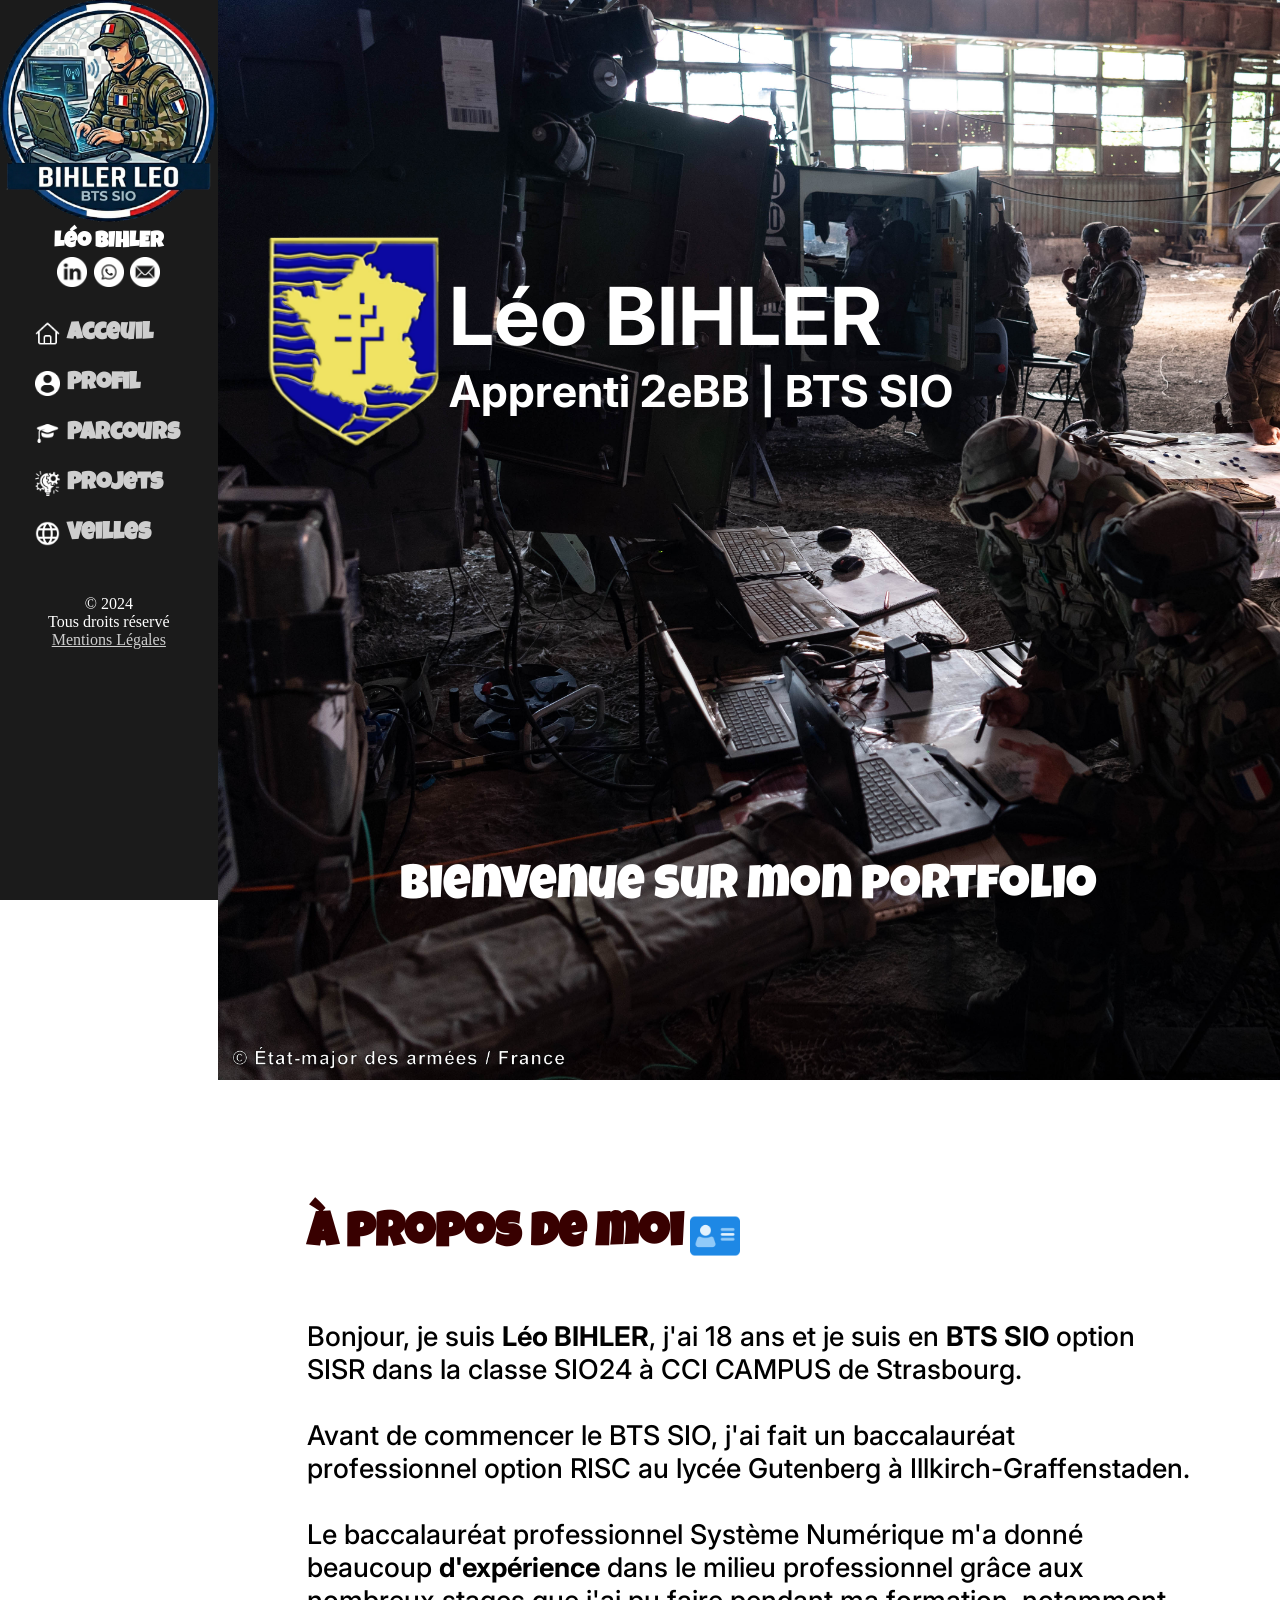
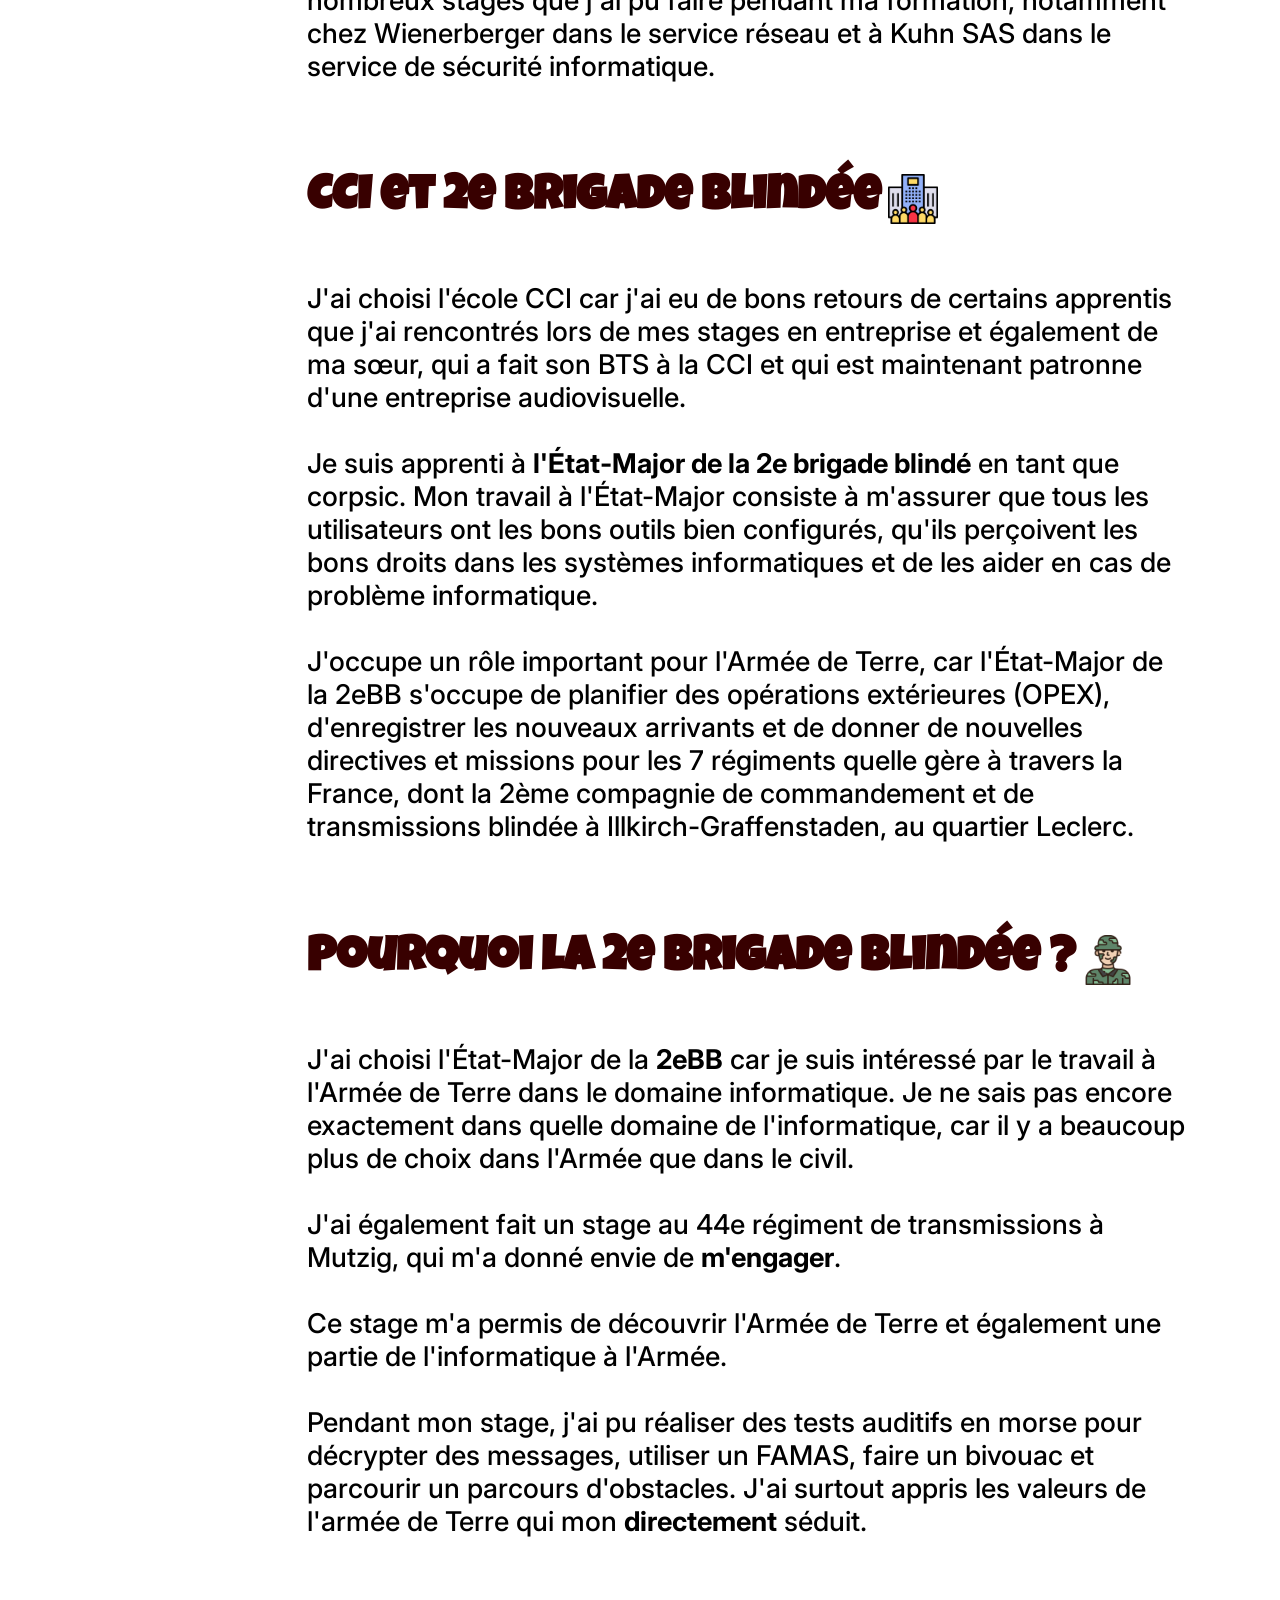
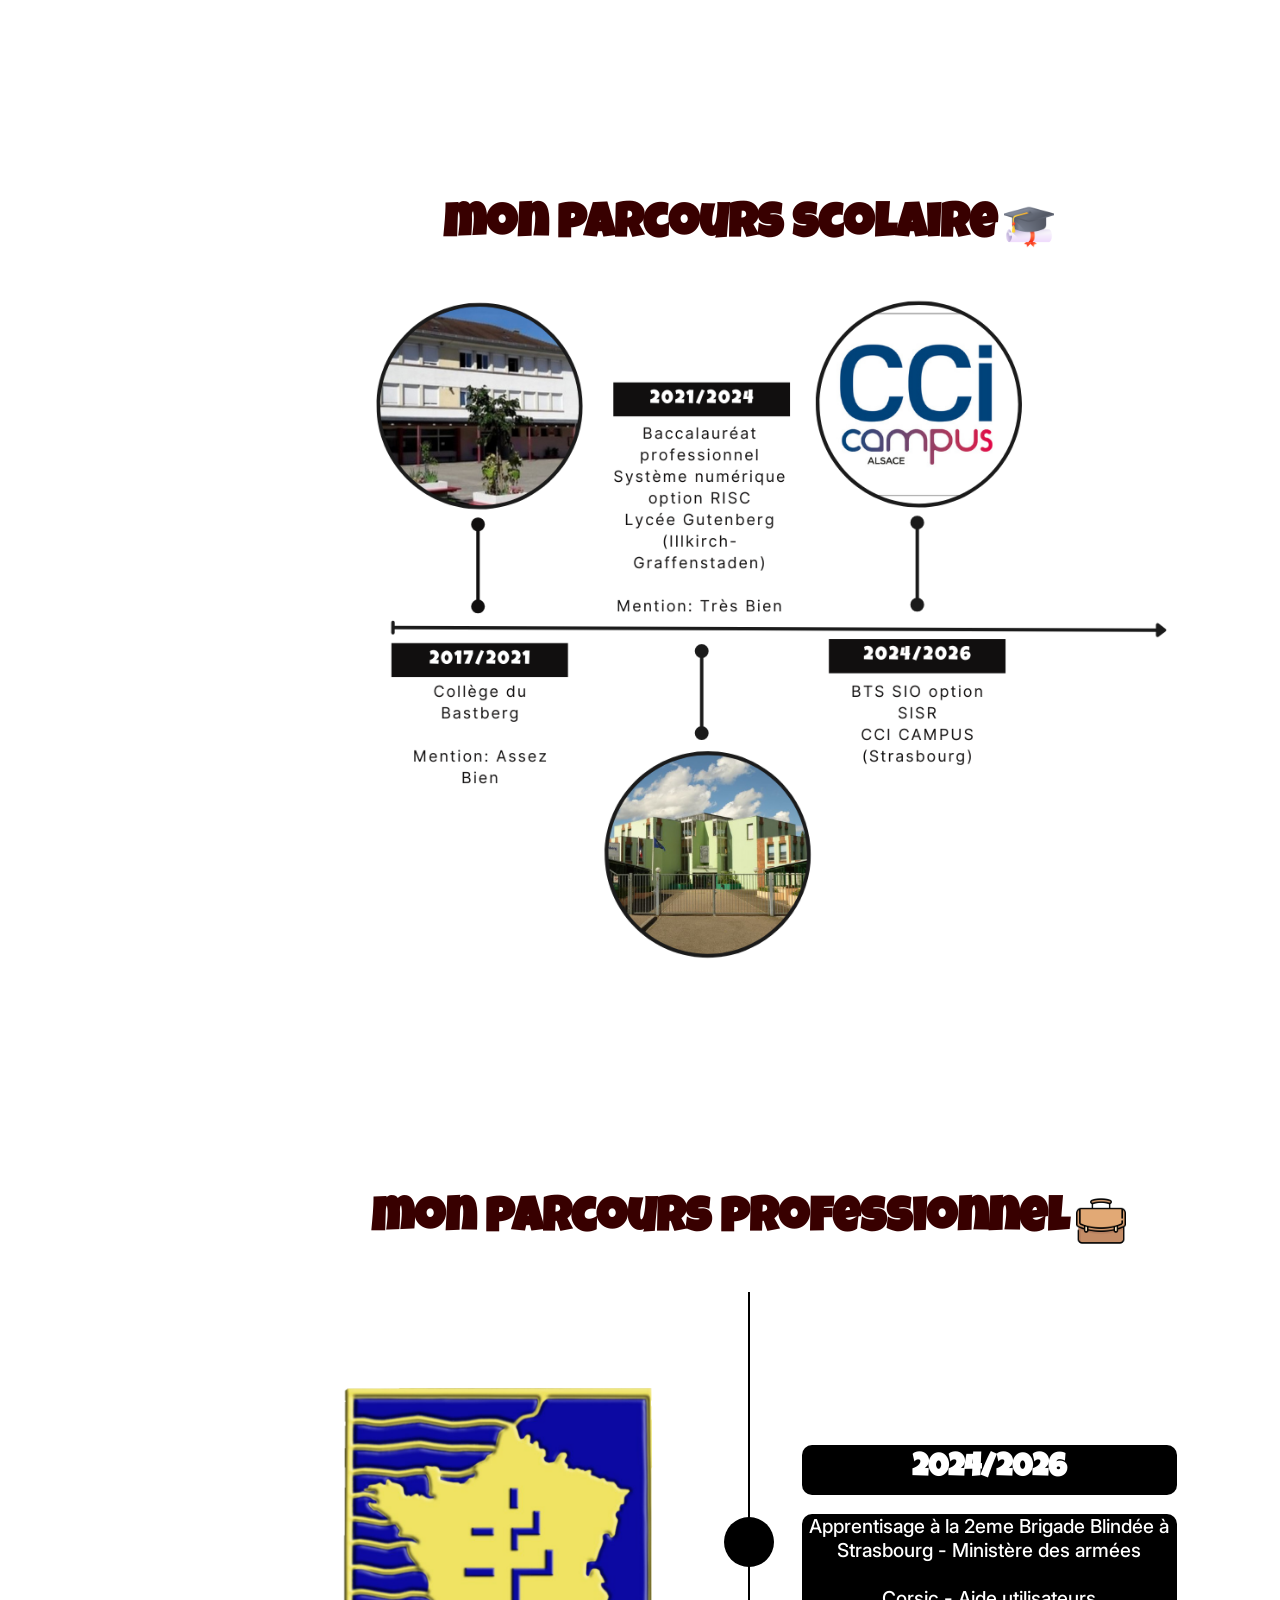
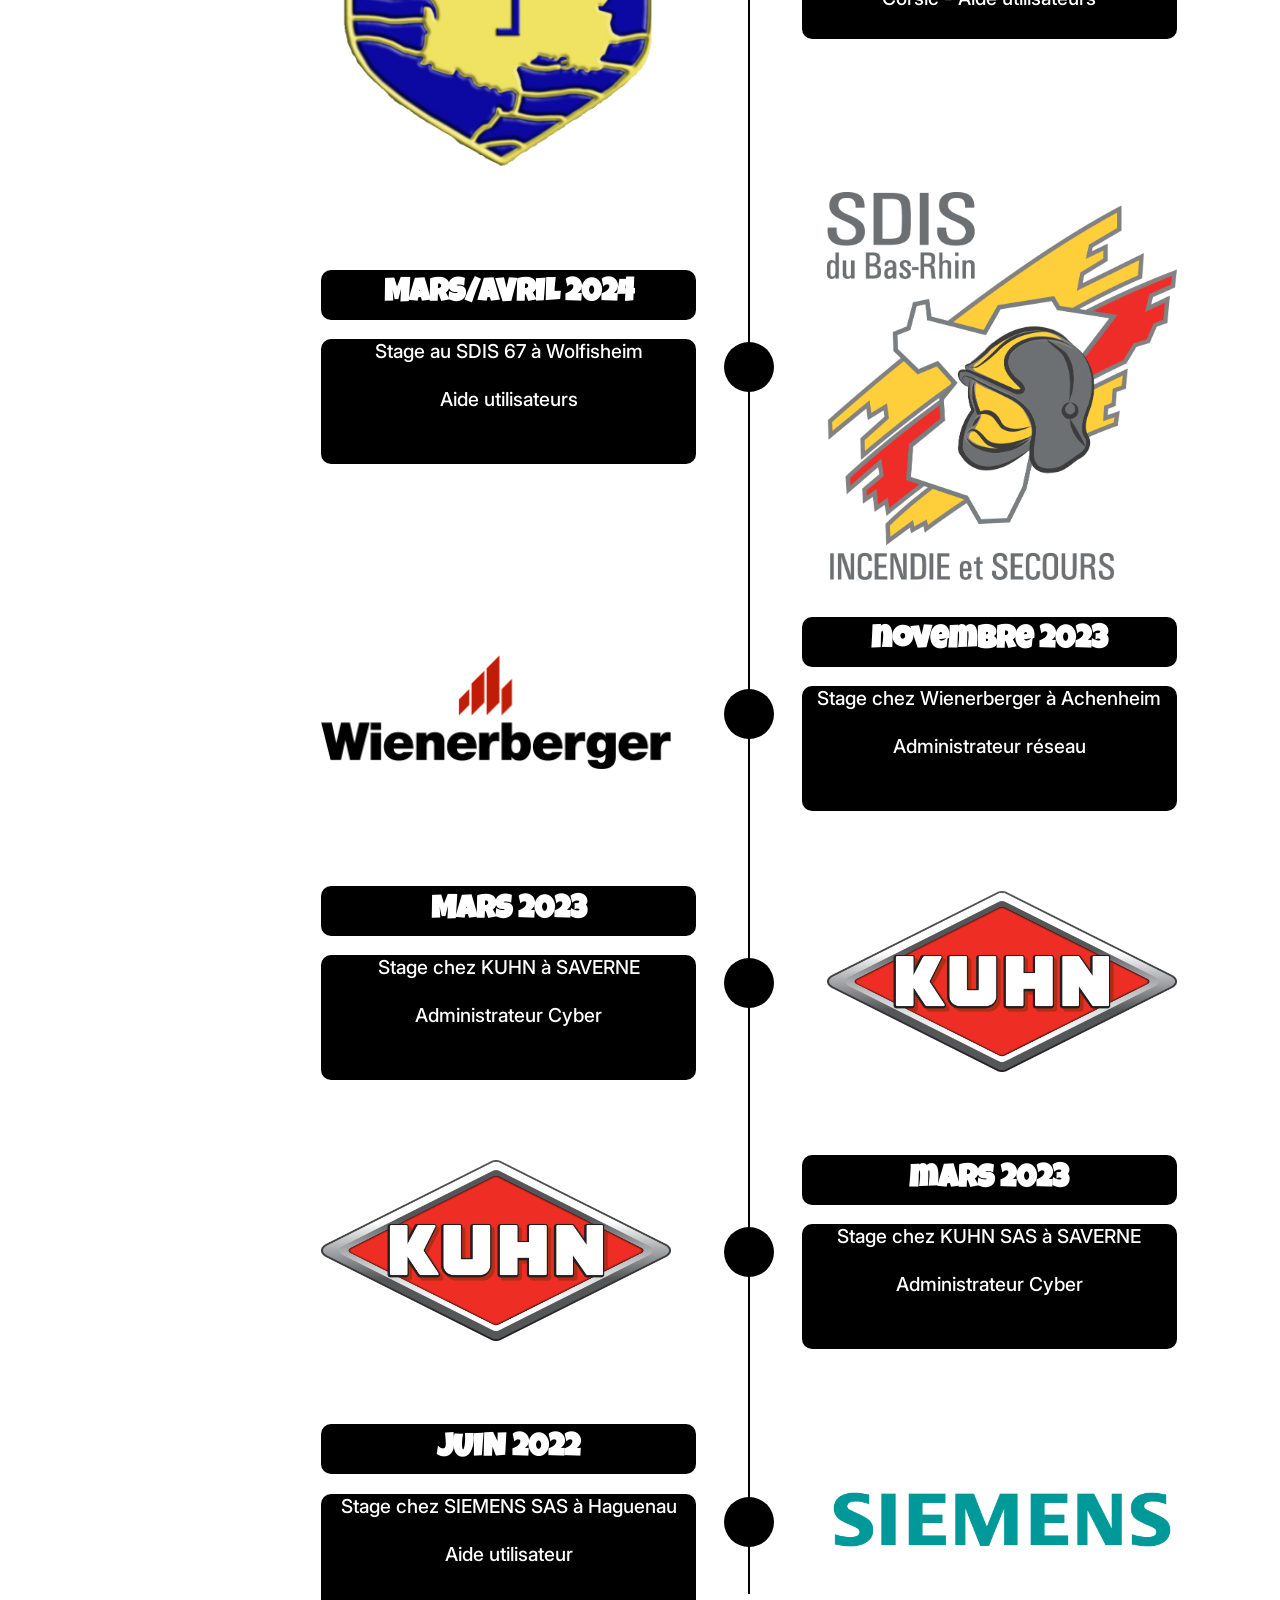
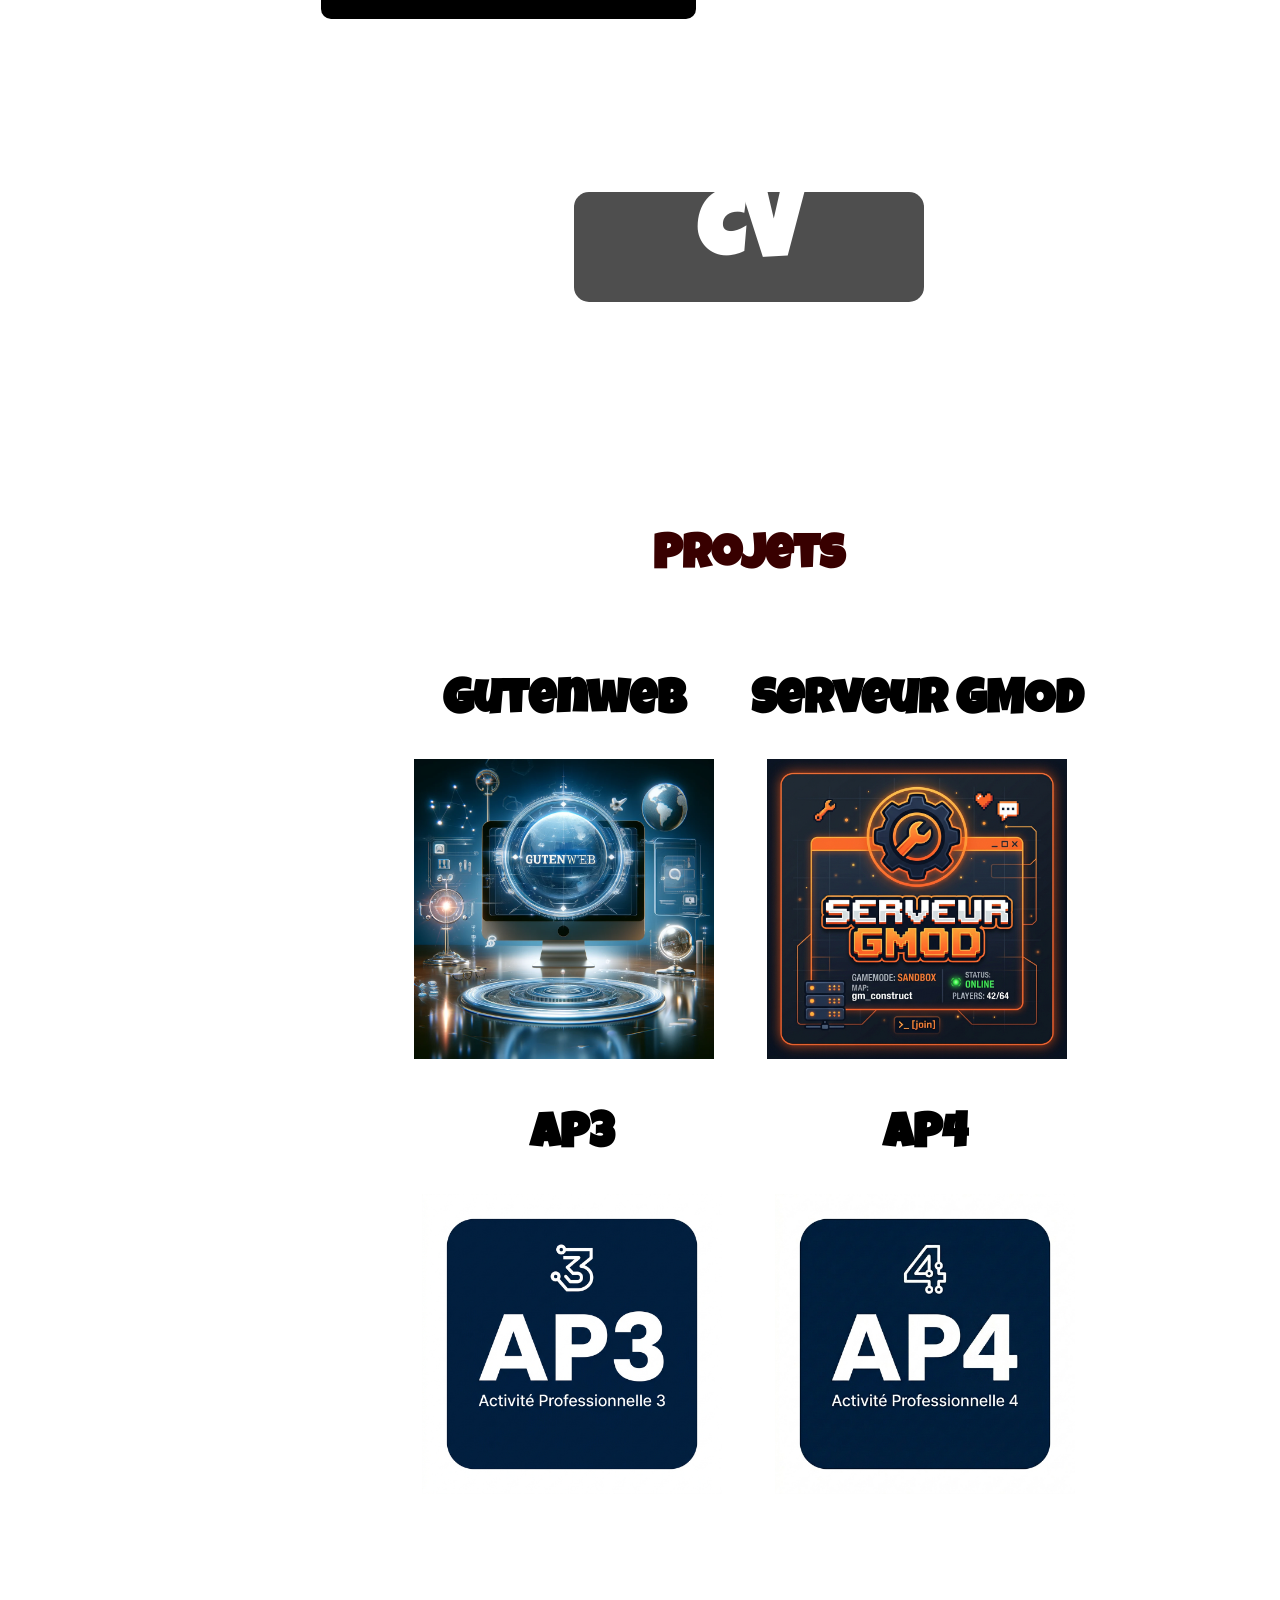
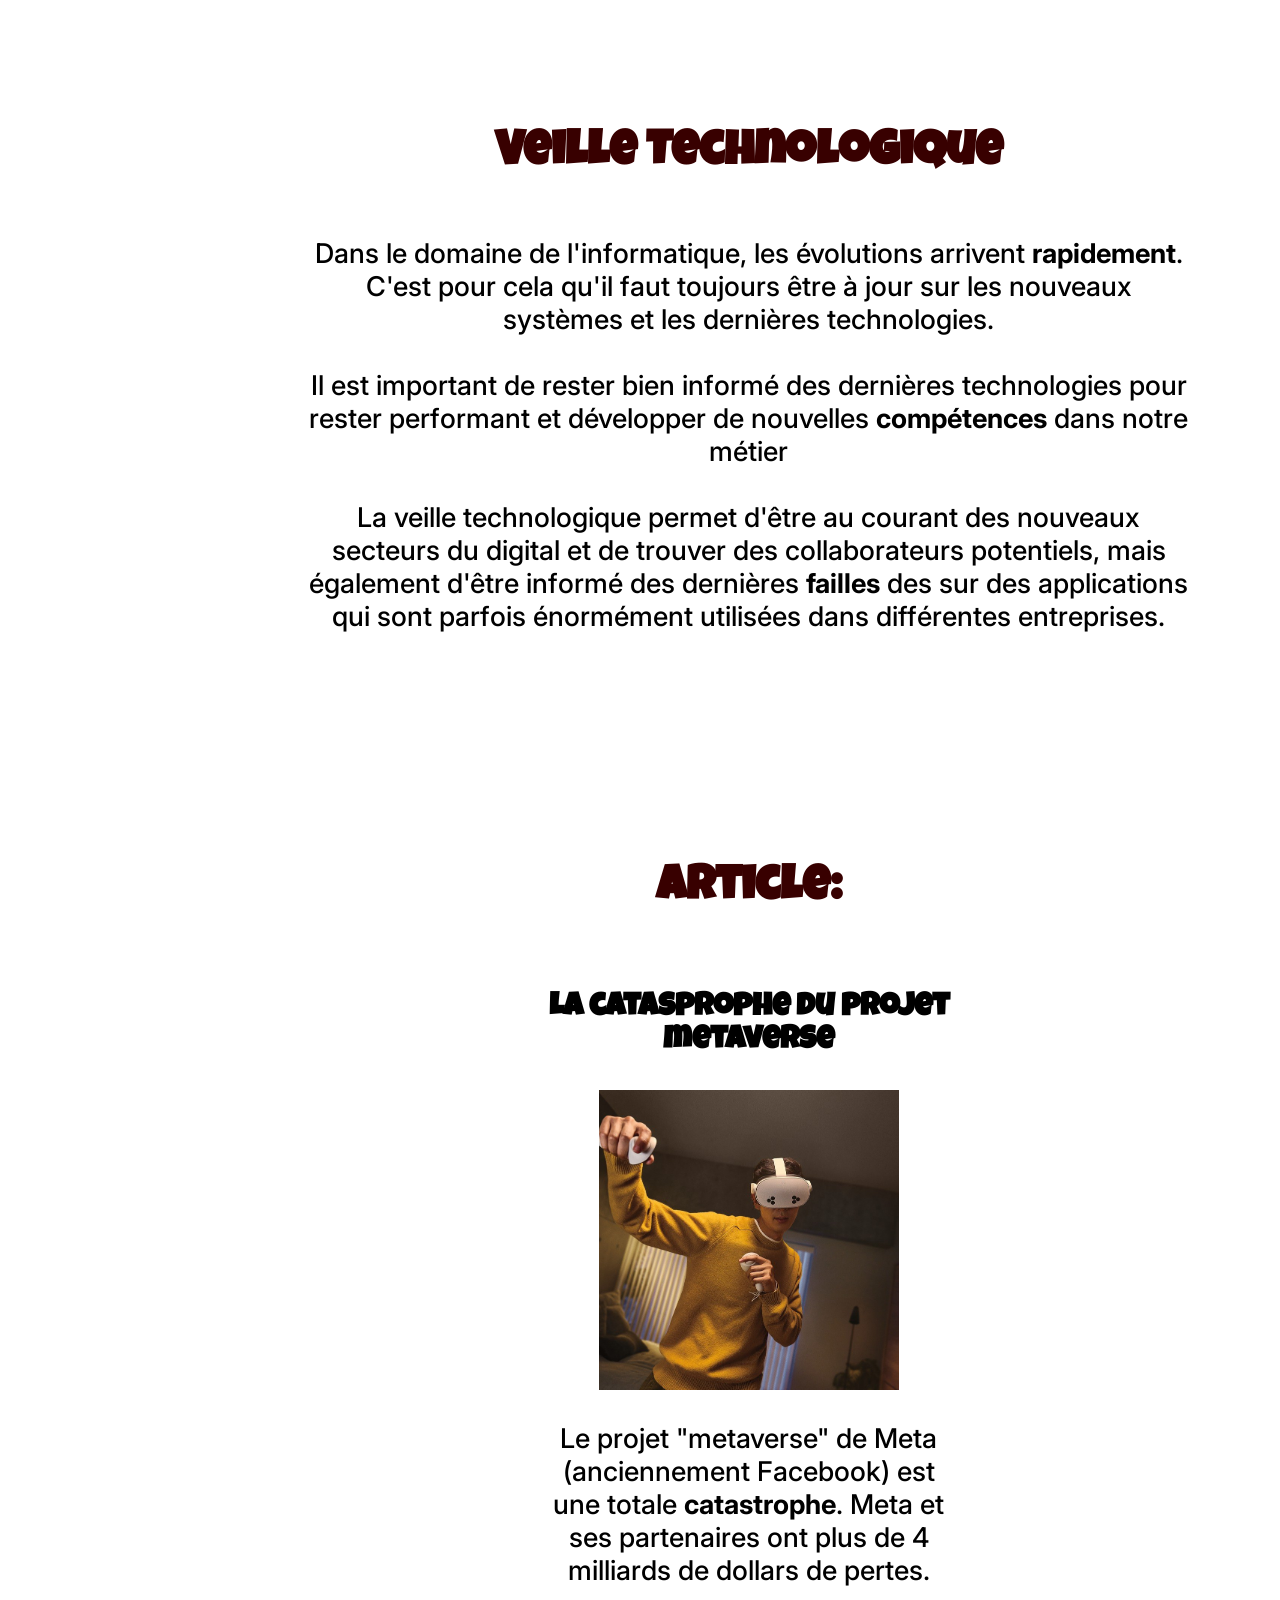
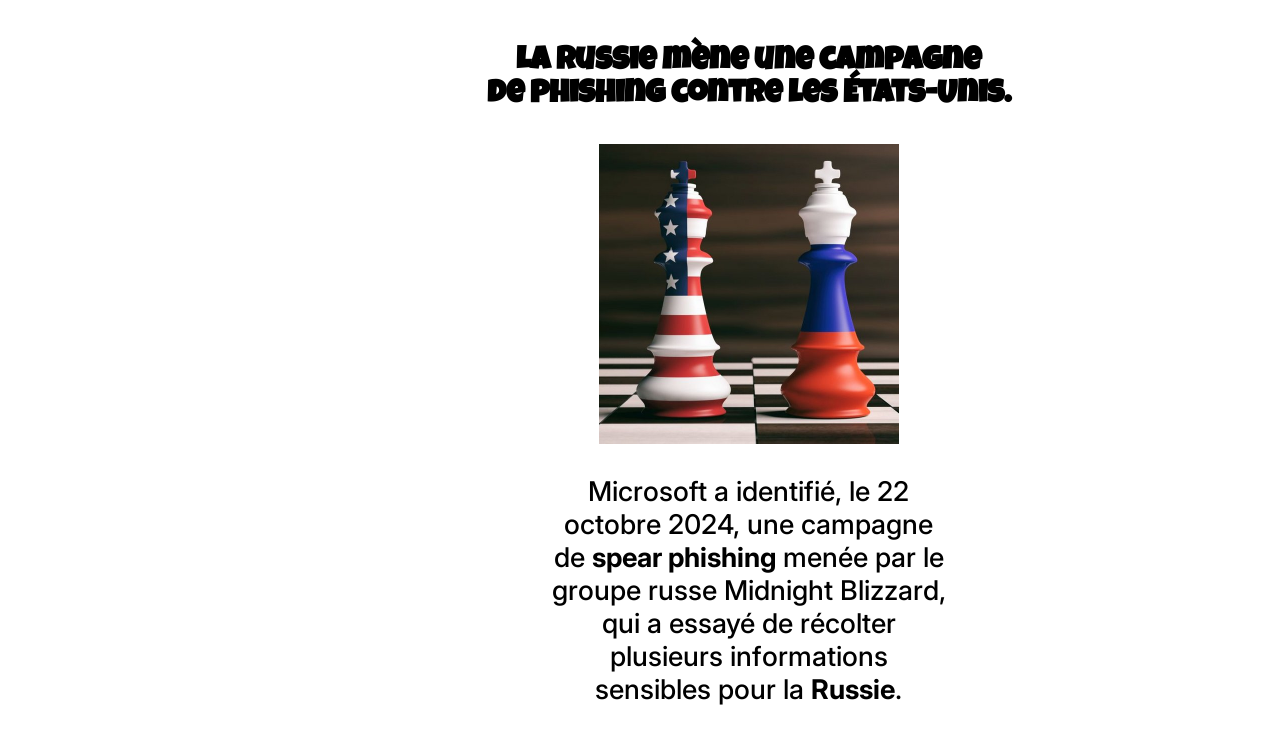
==== index.html @ 84375dfa "Add files via upload" ====
<!DOCTYPE html>
<html lang="fr">

<head>
    <meta charset="UTF-8">
    <link rel="stylesheet" href="./assets/css/style.css" type="text/css">

    <title>PORTFOLIO BIHLER LEO</title>
</head>


<div>
    <input type="checkbox" id="sidebar-active" class="open-sidebar-button">

    <label for="sidebar-active" id="sidebar_active_open">
        <img src="./assets/img/i_menu.png">
    </label>

    <label for="sidebar-active" id="sidebar_active_close">
        <img src="./assets/img/i_croix.png">
    </label>


    <nav>





        <img src="./assets/img/logo_porfolio.png" id="logo_portfolio">
        <div id="bloc_1_nav">
            <h1>Léo BIHLER</h1>
            <div id="bloc_1_nav_icons">
                <a href="https://fr.linkedin.com/in/léo-bihler" target="_blank"><img
                        src="./assets/img/i_linkedin.png"></a>
                <a href="https://api.whatsapp.com/send/?phone=33642163189&text&type=phone_number&app_absent=0"
                    target="_blank"><img src="./assets/img/i_whatsapp.png"></a>
                <a href="mailto:bihler.leo2@gmail.com"><img src="./assets/img/i_mail.png"></a>
            </div>
        </div>
        <div id="bloc_2_nav">
            <div class="section_nav">
                <a href="#page_acceuil"><img src="./assets/img/i_acceuil.png"></a>
                <a href="#page_acceuil">
                    <h2>Acceuil</h2>
                </a>

            </div>

            <div class="section_nav">
                <a href="#page_profil"><img src="./assets/img/i_profil.png"></a>
                <a href="#page_profil">
                    <h2>Profil</h2>
                </a>
            </div>

            <div class="section_nav">
                <a href="#page_parcours"><img src="./assets/img/i_etude.png"></a>
                <a href="#page_parcours">
                    <h2>Parcours</h2>
                </a>
            </div>

            <div class="section_nav">
                <a href="#page_projet"><img src="./assets/img/i_projet.png"></a>
                <a href="#page_projet">
                    <h2>Projets</h2>
                </a>
            </div>

            <div class="section_nav">
                <a href="#page_veille"><img src="./assets/img/i_veille.png"></a>
                <a href="#page_veille">
                    <h2>Veilles</h2>
                </a>
            </div>
        </div>

        <footer>
            © 2024 <br>
            Tous droits réservé <br>
            <a href="./mention_legal.html">
                Mentions Légales
            </a>



        </footer>

    </nav>
</div>

<body>

    <div id="page_acceuil">
        <div id="page_acceuil_bloc">
            <img src="./assets/img/2eBB_insigne.png">
            <div id="page_acceuil_sous_bloc">
                Léo BIHLER <br>

                <div id="sous_titre_page_accueil">
                    Apprenti 2eBB | BTS SIO
                </div>
            </div>
        </div>

        <div id="bienvenue">Bienvenue sur mon portfolio</div>

    </div>

    <div id="page_profil">
        <div class="titre_icons">
            <h1>à propos de moi</h1>
            <img class="icons" src="./assets/img/i_propos.png">
        </div>

        <p>Bonjour, je suis <span class="gras">Léo BIHLER</span>, j'ai 18 ans et je suis en <span class="gras">BTS
                SIO</span> option SISR dans la classe SIO24 à CCI CAMPUS de Strasbourg. <br> <br>

            Avant de commencer le BTS SIO, j'ai fait un baccalauréat professionnel option RISC au lycée Gutenberg à
            Illkirch-Graffenstaden. <br><br>

            Le baccalauréat professionnel Système Numérique m'a donné beaucoup <span class="gras">d'expérience</span>
            dans le milieu professionnel grâce aux nombreux stages que j'ai pu faire pendant ma formation, notamment
            chez Wienerberger dans le service réseau et à Kuhn SAS dans le service de sécurité informatique. <br> <br>
        </p>


        <div class="titre_icons">
            <h1>CCI et 2e Brigade Blindée</h1>
            <img class="icons" src="./assets/img/i_entreprise.png">
        </div>


        <p>
            J'ai choisi l'école CCI car j'ai eu de bons retours de certains apprentis que j'ai rencontrés lors de mes
            stages en entreprise et également de ma sœur, qui a fait son BTS à la CCI et qui est maintenant patronne
            d'une entreprise audiovisuelle. <br><br>

            Je suis apprenti à <span class="gras">l'État-Major de la 2e brigade blindé</span> en tant que corpsic. Mon
            travail à l'État-Major consiste à m'assurer que tous les utilisateurs ont les bons outils bien configurés,
            qu'ils perçoivent les bons droits dans les systèmes informatiques et de les aider en cas de problème
            informatique. <br><br>

            J'occupe un rôle important pour l'Armée de Terre, car l'État-Major de la 2eBB s'occupe de planifier des
            opérations extérieures (OPEX), d'enregistrer les nouveaux arrivants et de donner de nouvelles directives et
            missions pour les 7 régiments quelle gère à travers la France, dont la 2ème compagnie de commandement et de
            transmissions blindée à Illkirch-Graffenstaden, au quartier Leclerc.<br><br>

        </p>

        <div class="titre_icons">
            <h1>Pourquoi la 2e Brigade blindée ?</h1>
            <img class="icons" id="i_mili" src="./assets/img/i_mili.png">
        </div>

        <p>

            J'ai choisi l'État-Major de la <span class="gras">2eBB</span> car je suis intéressé par le travail à l'Armée
            de Terre dans le domaine informatique. Je ne sais pas encore exactement dans quelle domaine de
            l'informatique, car il y a beaucoup plus de choix dans l'Armée que dans le civil. <br><br>

            J'ai également fait un stage au 44e régiment de transmissions à Mutzig, qui m'a donné envie de <span
                class="gras">m'engager</span>. <br><br>

            Ce stage m'a permis de découvrir l'Armée de Terre et également une partie de l'informatique à l'Armée.
            <br><br>

            Pendant mon stage, j'ai pu réaliser des tests auditifs en morse pour décrypter des messages, utiliser un
            FAMAS, faire un bivouac et parcourir un parcours d'obstacles. J'ai surtout appris les valeurs de l'armée de
            Terre qui mon <span class="gras">directement</span> séduit.<br><br>

        </p>




    </div>


    <div id="page_parcours">
        <div>
            <div class="titre_icons">
                <h1>mon parcours scolaire</h1>
                <img class="icons" src="./assets/img/i_parcours_scolaire.png">
            </div>


            <div id="parcours_scolaire">
                <img src="./assets/img/parcours_scolaire.png">
                <div>


                    <div class="titre_icons">
                        <h1>mon parcours professionnel</h1>
                        <img class="icons" src="./assets/img/i_parcours_pro.png">
                    </div>

                    <div id="parcours_pro">
                        <div id="barre_flex">
                            <div id="barre_centre"></div>
                        </div>
                        <div class="section_parcours_pro_1">
                            <div class="parcours_pro_img">
                                <img src="assets/img/2eBB_insigne.png" alt="2ème Brigade Blindée">

                            </div>
                            <div class="section_parcours_pro_centre_1"></div>
                            <div class="section_parcours_pro_par">
                                <div class="section_parcours_pro_par_sous_1">
                                    <h1>2024/2026</h1>
                                </div>
                                <div class="section_parcours_pro_par_sous_2">
                                    <p>Apprentisage à la 2eme Brigade Blindée à Strasbourg - Ministère des armées <br>
                                        <br>
                                        Corsic - Aide utilisateurs</p>
                                </div>
                            </div>
                        </div>


                        <div class="section_parcours_pro_1">
                            <div class="section_parcours_pro_par">
                                <div class="section_parcours_pro_par_sous_1">
                                    <h1>MARS/AVRIL 2024</h1>
                                </div>
                                <div class="section_parcours_pro_par_sous_2">
                                    <p>Stage au SDIS 67 à Wolfisheim <br> <br>
                                        Aide utilisateurs</p>
                                </div>
                            </div>
                            <div class="section_parcours_pro_centre_2"></div>
                            <div class="parcours_pro_img">
                                <img src="assets/img/logo_sdis.jpg" alt="SDIS 67">

                            </div>
                        </div>

                        <div class="section_parcours_pro_1">
                            <div class="parcours_pro_img">
                                <img src="assets/img/logo_winerberger.png" alt="Wienerberger">

                            </div>
                            <div class="section_parcours_pro_centre_1"></div>
                            <div class="section_parcours_pro_par">
                                <div class="section_parcours_pro_par_sous_1">
                                    <h1>novembre 2023</h1>
                                </div>
                                <div class="section_parcours_pro_par_sous_2">
                                    <p>Stage chez Wienerberger à Achenheim <br> <br>
                                        Administrateur réseau</p>
                                </div>
                            </div>
                        </div>

                        <div class="section_parcours_pro_1">
                            <div class="section_parcours_pro_par">
                                <div class="section_parcours_pro_par_sous_1">
                                    <h1>MARS 2023</h1>
                                </div>
                                <div class="section_parcours_pro_par_sous_2">
                                    <p>Stage chez KUHN à SAVERNE <br> <br>
                                        Administrateur Cyber</p>
                                </div>
                            </div>
                            <div class="section_parcours_pro_centre_2"></div>
                            <div class="parcours_pro_img">
                                <img src="assets/img/logo_kuhn.png" alt="KUHN">

                            </div>
                        </div>

                        <div class="section_parcours_pro_1">
                            <div class="parcours_pro_img">
                                <img src="assets/img/logo_kuhn.png" alt="KUHN">

                            </div>
                            <div class="section_parcours_pro_centre_1"></div>
                            <div class="section_parcours_pro_par">
                                <div class="section_parcours_pro_par_sous_1">
                                    <h1>mars 2023</h1>
                                </div>
                                <div class="section_parcours_pro_par_sous_2">
                                    <p>Stage chez KUHN SAS à SAVERNE <br> <br>
                                        Administrateur Cyber</p>
                                </div>
                            </div>
                        </div>

                        <div class="section_parcours_pro_1">
                            <div class="section_parcours_pro_par">
                                <div class="section_parcours_pro_par_sous_1">
                                    <h1>JUIN 2022</h1>
                                </div>
                                <div class="section_parcours_pro_par_sous_2">
                                    <p>Stage chez SIEMENS SAS à Haguenau <br> <br>
                                        Aide utilisateur</p>
                                </div>
                            </div>
                            <div class="section_parcours_pro_centre_2"></div>
                            <div class="parcours_pro_img">
                                <img src="assets/img/logo_siemens.png" alt="KUHN">

                            </div>
                        </div>


                    </div>


                    <a href="./assets/pdf/CV_BIHLER_LEO.pdf" target="_blank" id="bouton_cv">
                        <h1>CV</h1>
                    </a>

                </div>
            </div>


            <div id="page_projet">

                <div class="titre_icons">
                    <h1>Projets</h1>
                </div>

                <div id="box_projet">
                    <div>

                        <div class="titre_projet">
                            <h1>Gutenweb</h1>
                        </div>

                        <div>
                            <a href="./projet_gutenweb.html"><img src="./assets/img/logo_gutenweb.png"></a>
                        </div>
                    </div>


                    <div>
                        <div class="titre_projet">
                            <h1>Serveur GMOD</h1>
                        </div>

                        <div>
                            <a href="./projet_gmod.html"><img src="./assets/img/logo_serveur_gmod.jpg"></a>
                        </div>
                    </div>


                    <div>
                        <div class="titre_projet">
                            <h1>AP3</h1>
                        </div>

                        <div>
                            <a href="./projet_ap3.html"><img src="./assets/img/AP3_logo.png"></a>
                        </div>
                    </div>


                    <div>
                        <div class="titre_projet">
                            <h1>AP4</h1>
                        </div>

                        <div>
                            <a href="./projet_ap4.html"><img src="./assets/img/AP4_logo.png"></a>
                        </div>
                    </div>
                </div>





            </div>

            <div id="page_veille">

                <div class="titre_icons">
                    <h1>Veille Technologique</h1>
                </div>

                <p>
                    Dans le domaine de l'informatique, les évolutions arrivent <span class="gras">rapidement</span>.
                    C'est pour cela qu'il faut toujours être à jour sur les nouveaux systèmes et les dernières
                    technologies. <br> <br>

                    Il est important de rester bien informé des dernières technologies pour rester performant et
                    développer de nouvelles <span class="gras">compétences</span> dans notre métier <br> <br>

                    La veille technologique permet d'être au courant des nouveaux secteurs du digital et de trouver des
                    collaborateurs potentiels, mais également d'être informé des dernières <span
                        class="gras">failles</span> des sur des applications qui sont parfois énormément utilisées dans
                    différentes entreprises.

                </p>

                <div class="titre_icons">
                    <h1>Article:</h1>
                </div>

                <div id="box_veille">

                    <div>
                        <div id="titre_veille">
                            <h3>La catasprophe du projet <br> metaverse</h3>
                        </div>

                        <div>
                            <a
                                href="https://www.clubic.com/actualite-542339-meta-les-resultats-le-montrent-le-metavers-est-une-catastrophe-industrielle.html"><img
                                    src="./assets/img/v_meta.jpg"></a>
                        </div>

                        <p>
                            Le projet "metaverse" de Meta (anciennement Facebook) est une totale <span
                                class="gras">catastrophe</span>. Meta et ses partenaires ont plus de 4 milliards de
                            dollars de pertes.
                        </p>
                    </div>

                    <div>

                        <div id="titre_veille">
                            <h3>La Russie mène une campagne <br> de phishing contre les États-Unis.</h3>
                        </div>

                        <div>
                            <a
                                href="https://www.clubic.com/actualite-542195-microsoft-donne-l-alerte-la-russie-espionne-les-etats-unis-dans-une-enorme-campagne-de-phishing.html"><img
                                    src="./assets/img/v_russie_usa.jpg"></a>
                        </div>

                        <p>
                            Microsoft a identifié, le 22 octobre 2024, une campagne de <span class="gras">spear
                                phishing</span> menée par le groupe russe Midnight Blizzard, qui a essayé de récolter
                            plusieurs informations sensibles pour la <span class="gras">Russie</span>.
                        </p>
                    </div>
                </div>


            </div>


</body>


</html>
---- assets/css/style.css ----
@font-face {
    font-family: "Luckiest Guy";
    src: url("../fonts/LuckiestGuy-Regular.ttf") format("truetype");
}


@font-face {
    font-family: "Inter semi bold";
    src: url("../fonts/inter_semi_bold.ttf") format("truetype");
}

@font-face {
    font-family: "Inter bold";
    src: url("../fonts/inter_bold.ttf") format("truetype");
}

@font-face {
    font-family: "Inter medium";
    src: url("../fonts/inter_medium.ttf") format("truetype");
}


/*GLOBAL (format PC et Téléphone*/
/*GENERAL*/
body {
    margin: 0px;
    padding: 0px;
}

img {
    object-fit: cover;
}

h1 {
    font-family: "Luckiest Guy";
    color: #380000;
}

h3 {
    font-family: "Luckiest Guy";
    color: black;
}

p {
    font-family: "Inter medium";
}

.gras {
    font-family: "Inter bold";
}

/*PAGE ACCEUIL*/

#page_acceuil {
    background-image: url("../img/2eBB_acceueil.jpg");
    background-size: cover;
    background-repeat: no-repeat;
    background-position: left center;
    overflow: scroll;
    overflow-y: hidden;
    overflow-x: hidden;
    z-index: 1;
    overflow-wrap: break-word;
}

#page_acceuil_bloc {
    font-family: "inter bold";
    color: white;
    display: flex;
    flex-direction: row;
    align-items: center;
    width: auto;
    position: absolute;
}

#page_acceuil_sous_bloc {
    display: flex;
    flex-direction: column;
    align-items: left;
}

#bienvenue {
    font-family: "Luckiest Guy";
    color: white;
    text-align: center;
}

.titre_icons {
    display: flex;
    flex-direction: row;
    align-items: center;
    margin-top: 25px;
}

/*NAVIGATION*/

#bloc_1_nav_icons {
    display: flex;
    flex-direction: row;
    justify-content: space-around;
}

nav {
    text-align: center;
    position: fixed;
    overflow: scroll;
    background-color: #1B1B1B;
    z-index: 2;
}

#bloc_1_nav {
    display: flex;
    flex-direction: column;
    align-items: center;

}

#bloc_2_nav {
    display: flex;
    flex-direction: column;
    margin-bottom: 50%;
    align-items: center;
    margin: 3px;
}

.section_nav {
    width: 70%;
    max-width: 225px;
    display: flex;
    flex-direction: row;
    align-items: center;
    margin-bottom: 10px;
}

/*FOOTER*/

footer {
    margin-top: 15%;
    margin-bottom: 5%;
    color: white;
    text-decoration: none;
}

footer a {
    color: rgb(206, 206, 206);
}

footer a:hover {
    color: white;
}

/*PAGE PARCOURS*/

#bouton_cv {
    width: 350px;
    height: 110px;
    background-color: #4E4E4E;
    border-radius: 15px;
    display: flex;
    text-decoration: none;
    margin-top: 100px;
    margin-left: auto;
    margin-right: auto;
}

#bouton_cv h1 {
    color: white;
    font-size: 5.7em;
    margin: 0px;
    margin-left: auto;
    margin-right: auto;
}

/*PAGE PROJETS*/

#box_projet {
    display: flex;
    flex-direction: row;
    justify-content: space-around;
    margin-left: auto;
    margin-right: auto;
    flex-wrap: wrap;
}

/*PAGE VEILLE*/

#box_veille {
    display: flex;
    flex-direction: row;
    justify-content: space-around;
    margin-left: auto;
    margin-right: auto;
    flex-wrap: wrap;
    text-align: center;
}

/*PAGE GUTENWEB & PAGE GMOD*/

#page_gutenweb .titre_icons {
    justify-content: center;
}

#page_gmod .titre_icons {
    justify-content: center;
}

/*PAGE AP2, AP3, AP4*/

#page_ap2 .titre_icons,
#page_ap3 .titre_icons,
#page_ap4 .titre_icons {
    justify-content: center;
}




/* PARCOURS PRO IMAGE*/
#parcours_pro {
    width: 100%;
    color: white;

}




#parcours_pro h1 {
    margin: 0px;
    padding: 0px;
    color: white;

}

#barre_flex {
    display: flex;
    justify-content: center;
}

#barre_centre {
    position: absolute;
    border: 0.2px solid black;
    width: 0px;
}

.section_parcours_pro_1 {
    display: flex;
    justify-content: space-around;
    align-items: center;
    margin-top: 75px;

}

.section_parcours_pro_1_par {
    display: flex;
    flex-direction: column;
    justify-content: center;
    gap: 10px;

}




.section_parcours_pro_par_sous_1 {
    display: flex;
    justify-content: center;
    align-items: center;
    height: 50px;
    background-color: black;
    border-radius: 10px;

}

.section_parcours_pro_par_sous_2 {
    background-color: black;
    border-radius: 10px;


}

.section_parcours_pro_centre_1 {
    background-color: black;
    border-radius: 100%;
}

.section_parcours_pro_centre_2 {
    background-color: black;
    border-radius: 100%;
}

.parcours_pro_img img {
    object-fit: contain;


}

.parcours_pro_img {
    object-fit: contain;


}


/* MENTION LEGALE*/

#page_mention_legale {
    text-align: center;
    margin-left: 24%;
    margin-right: 7%;
}


#page_mention_legale h1 {
    padding: 50px;
    margin-top: 0px;
}

#mention_legale_flex {
    display: flex;
    flex-direction: row;
    flex-wrap: wrap;
    justify-content: space-around;
    min-height: 400px;
    gap: 50px;

}

#mention_legale_flex p {
    margin: 0px;
    margin-left: 5px;
    text-align: left;
    color: white;

}

#mention_legale_flex h1 {
    padding: 0px;
    margin: 0px;
    color: white;

}

#mention_legale_editeur {
    display: flex;
    flex-direction: column;
    flex-wrap: wrap;
    background-color: #1B1B1B;
    border-radius: 15px;
    gap: 30px;
    width: 600px;
}



#mention_legale_hebergeur {
    display: flex;
    flex-direction: column;
    flex-wrap: wrap;
    background-color: #1B1B1B;
    border-radius: 15px;
    gap: 30px;
    width: 600px;
}

#mention_legale_propriete h1,
#mention_legale_propriete p {
    color: white;
    padding: 0px;
    padding-top: 5px;
    margin-left: 10px;
    margin-right: 10px;




}

#mention_legale_propriete {
    background-color: #1B1B1B;
    border-radius: 15px;
    margin-top: 50px;
}












@media screen and (min-height: 800px) {
    nav::-webkit-scrollbar {
        display: none;
    }
}

@media screen and (min-width: 600px) {
    h1 {
        font-size: 3em;
    }

    h3 {
        font-size: 2em;
    }

    p {
        font-size: 1.7em;
    }


    /*IMG NAVIGATION*/

    #logo_portfolio {
        width: 322px;
        height: 346px;
        max-width: 100%;
        height: auto;

    }

    #bloc_1_nav_icons img {
        width: 30px;
        height: 30px;

    }

    #bloc_2_nav img {
        width: 25px;
        height: 25px;

    }

    /*NAVIGATION*/

    nav {
        width: 10%;
        height: 100%;


    }

    /* BLOC 1*/


    #bloc_1_nav {
        margin-bottom: 10%;
    }

    #bloc_1_nav_icons {
        width: 45%;
        max-width: 150px;
        min-width: 110px;


    }

    #bloc_1_nav h1 {
        margin: 3px;
        font-family: "Luckiest Guy";
        color: white;
        font-size: 1.4em;
    }


    /*BLOC 2*/


    .section_nav {
        height: 2.5em;
    }

    .section_nav a,
    .section_nav img {

        font-family: "Luckiest Guy";
        color: rgb(206, 206, 206);
        font-size: 1em;
        text-decoration: none;
        padding-top: 3px;

    }

    .section_nav a:hover,
    .section_nav img:hover {

        color: white;
    }

    .section_nav img {
        margin-right: 7px;
    }

    /*PAGE ACCEUIL*/

    #page_acceuil {
        width: 83%;
        height: 1080px;
        margin-left: 17%;
    }

    #page_acceuil img {
        width: 193px;
        height: 216px;


    }

    #page_acceuil_bloc {
        font-size: 5em;
        top: 3.5em;
        left: 20%;
        height: 125px;

    }

    #sous_titre_page_accueil {
        font-size: 0.55em;

    }


    #bienvenue {
        margin-top: 18em;
        font-size: 3em;
    }


    /*PAGE PROFIL*/


    #page_profil {
        margin-top: 100px;
        margin-right: 7%;
        margin-left: 24%;

    }


    #page_profil .icons {
        width: 50px;
        height: 50px;
        margin-left: 7px;
    }


    /*PAGE PARCOURS*/



    #page_parcours {
        text-align: center;
        margin-top: 200px;
        margin-left: 24%;
        margin-right: 7%;




    }

    #page_parcours .titre_icons {
        justify-content: center;
        margin-top: 200px;
        margin-bottom: 15px;
    }

    #page_parcours .icons {
        width: 50px;
        height: 50px;
        margin-left: 7px;
    }


    #parcours_scolaire img {
        width: 100%;
        max-width: 1024px;
        height: auto;
    }



    #bouton_cv {
        margin-top: 100px;
    }

    /*PAGE PROJETS*/


    #page_projet {
        margin-top: 200px;

    }

    #page_projet .titre_projet h1 {
        color: black;
        margin-top: 50px;

    }

    #page_projet img {
        width: 300px;
        height: 300px;
        object-fit: contain;


    }

    #box_projet {
        width: 80%;
    }

    /*PAGE VEILLE*/


    #page_veille {

        margin-top: 200px;


    }

    #page_veille h2 {
        margin-top: 50px;
        overflow-wrap: break-word;
    }

    #page_veille img {
        width: 300px;
        height: 300px;

    }

    #box_veille {
        width: 100%;
    }

    #box_veille p {
        width: 400px;
        margin-left: auto;
        margin-right: auto;



    }

    /*PAGE GUTENWEB ET GMOD*/


    #box_retour {
        display: flex;
    }

    #retour img {
        display: none;
    }

    #retour h2 {
        display: none;
    }

    /*PAGE GUTENWEB*/


    #page_gutenweb {
        text-align: center;
        margin-left: 24%;
        margin-right: 7%;
    }

    #page_gutenweb img {
        width: 100%;
        height: auto;
        max-width: 1000px;
    }

    #page_gutenweb #last {
        width: 500px;
        height: 369px;
        margin-top: 25px;
        margin-bottom: 25px;


    }


    #page_gutenweb p {
        max-width: 1000px;
        margin: auto;
        margin-top: 50px;
        margin-bottom: 50px;
    }

    /*PAGE GMOD*/




    #page_gmod {
        text-align: center;
        margin-left: 24%;
        margin-right: 7%;
    }

    #page_gmod #opals_project_1 {
        width: 100%;
        height: auto;
        max-width: 900px;


    }

    #page_gmod p {
        max-width: 1200px;
        margin: auto;
        margin-top: 100px;
        margin-bottom: 50px;
    }

    #page_gmod #opals_project_2 {
        width: 100%;
        height: auto;
        max-width: 1000px;
        margin-top: 75px;

    }

    #page_gmod #opals_project_3 {
        width: 100%;
        height: auto;
        max-width: 680px;
        margin-top: 75px;


    }

    #page_gmod #opals_project_4 {
        width: 100%;
        height: auto;
        max-width: 1108px;
        margin-top: 75px;
        margin-bottom: 50px;


    }





    /* PAGES AP2 / AP3 / AP4 */

    #page_ap2,
    #page_ap3,
    #page_ap4 {
        text-align: center;
        margin-left: 24%;
        margin-right: 7%;
        margin-top: 50px;
    }

    #page_ap2 img,
    #page_ap3 img,
    #page_ap4 img {
        width: 100%;
        height: auto;
        max-width: 1000px;
    }

    #page_ap2 p,
    #page_ap3 p,
    #page_ap4 p {
        max-width: 1000px;
        margin: auto;
        margin-top: 50px;
        margin-bottom: 50px;
    }

    #box_boutons_ap3 {
        display: flex;
        flex-direction: row;
        justify-content: center;
        gap: 30px;
        flex-wrap: wrap;
        margin-top: 20px;
        margin-bottom: 60px;
    }

    .bouton_doc {
        display: flex;
        align-items: center;
        justify-content: center;
        background-color: #4E4E4E;
        border-radius: 15px;
        text-decoration: none;
        padding: 0 30px;
        height: 90px;
        min-width: 250px;
        transition: background-color 0.2s ease;
    }

    .bouton_doc:hover {
        background-color: #6a6a6a;
    }

    .bouton_doc h1 {
        color: white;
        font-size: 1.4em;
        margin: 0;
    }

    /* PARCOURS PRO IMAGE*/
    #parcours_pro {
        height: 2000px;

    }




    #parcours_pro p {
        font-size: 1.2em;
    }

    #parcours_pro h1 {
        font-size: 2em;

    }



    #barre_centre {
        height: 1900px;
    }

    .section_parcours_pro_1_par {
        height: 325px;
        width: 375px;
    }




    .section_parcours_pro_par_sous_1 {
        height: 50px;
        width: 375px;

    }

    .section_parcours_pro_par_sous_2 {
        height: 125px;
        width: 375px;
    }

    .section_parcours_pro_centre_1 {
        height: 50px;
        width: 50px;
        margin-left: 25px;
    }

    .section_parcours_pro_centre_2 {
        height: 50px;
        width: 50px;
        margin-right: 25px;
    }

    .parcours_pro_img {
        max-height: 350px;
        max-width: 350px;

    }










}






@media screen and (min-width: 1190px) {

    nav {
        display: inline;
        width: 17%;
        min-width: 200px;
    }


    #sidebar-active {
        display: none;

    }

    #sidebar_active_open img {
        display: none;

    }

    #sidebar_active_close img {
        display: none;

    }
}



@media screen and (min-width: 600px) and (max-width: 1190px) {

    #sidebar-active:checked~nav {
        width: 50%;
        transition: all 1s;
    }

    #sidebar-active:not(:checked)~nav {
        width: 0px;
        transition: all 1s;

    }

    #sidebar-active:checked~#sidebar_active_open {
        opacity: 0;

    }

    #sidebar-active:not(:checked)~#sidebar_active_close {
        opacity: 0;

    }




    #sidebar-active {
        display: none;

    }

    #sidebar_active_open img {
        opacity: 1;
        position: fixed;
        width: 25px;
        height: 25px;
        top: 20px;
        right: 20px;
    }


    #sidebar_active_close img {
        position: fixed;
        width: 25px;
        height: 25px;
        top: 20px;
        right: 20px;
    }



    #page_acceuil {
        width: 100%;
        height: 1080px;
        margin-left: 0%;
    }


    #page_acceuil_bloc {
        left: 5%;
    }


    #page_profil {
        margin-left: 7%;

    }

    #page_parcours {
        margin-left: 7%;



    }

    /* PARCOURS PRO IMAGE*/
    #parcours_pro {
        height: 1500px;

    }




    #parcours_pro p {
        font-size: 0.8em;
    }

    #parcours_pro h1 {
        font-size: 1em;

    }


    #barre_centre {
        height: 1475px;
    }

    .section_parcours_pro_par_sous_1 {
        height: 40px;
        width: 225px;

    }

    .section_parcours_pro_par_sous_2 {
        height: 100px;
        width: 225px;
    }

    .section_parcours_pro_centre_1 {
        height: 50px;
        width: 50px;
        margin-left: 50px;
    }

    .section_parcours_pro_centre_2 {
        height: 50px;
        width: 50px;
        margin-right: 50px;
    }

    .parcours_pro_img {
        max-height: auto;
        max-width: 175px;


    }


    #page_mention_legale {
        margin-left: 7%;
    }

    #page_gutenweb {
        margin-left: 7%;
    }

    #page_gmod {
        margin-left: 7%;
    }







}













































@media screen and (max-width: 600px) {




    h1 {
        font-size: 1.6em;
    }

    h3 {
        font-size: 1.2em;
    }

    p {
        font-size: 1.1em;
    }


    /*IMG NAVIGATION*/

    #logo_portfolio {
        width: 200px;
        height: 172px;

    }

    #bloc_1_nav_icons img {
        width: 25px;
        height: 25px;

    }

    #bloc_2_nav img {
        width: 20px;
        height: 20px;

    }



    /*NAVIGATION*/

    nav {
        width: 10%;
        height: 100%;


    }


    /* BLOC 1*/


    #bloc_1_nav {
        margin-top: 5%;
        margin-bottom: 10%;


    }

    #bloc_1_nav_icons {
        width: 50%;
        max-width: 100px;


    }

    #bloc_1_nav h1 {
        margin: 3px;
        font-family: "Luckiest Guy";
        color: white;
        font-size: 1.4em;
    }

    #sidebar-active:checked~nav {
        width: 50%;
        transition: all 1s;


    }

    #sidebar-active:not(:checked)~nav {
        width: 0px;
        transition: all 1s;

    }


    #sidebar-active:checked~#sidebar_active_open {
        opacity: 0;

    }

    #sidebar-active:not(:checked)~#sidebar_active_close {
        opacity: 0;

    }




    #sidebar-active {
        display: none;

    }

    #sidebar_active_open img {
        opacity: 1;
        position: fixed;
        width: 25px;
        height: 25px;
        top: 20px;
        right: 20px;
    }


    #sidebar_active_close img {
        position: fixed;
        width: 25px;
        height: 25px;
        top: 20px;
        right: 20px;
    }





    /*BLOC 2*/


    .section_nav {
        height: 2em;
    }

    .section_nav a,
    .section_nav img {

        font-family: "Luckiest Guy";
        color: rgb(206, 206, 206);
        font-size: 0.8em;
        text-decoration: none;

    }

    .section_nav a:hover,
    .section_nav img:hover {

        color: white;
    }

    .section_nav img {
        margin-right: 3px;
    }






    /*PAGE ACCEUIL*/

    #page_acceuil {
        width: 100%;
        height: 600px;


    }

    #page_acceuil img {
        width: 118px;
        height: 125px;


    }

    #page_acceuil_bloc {
        font-size: 2em;
        top: 3.5em;
        left: 5%;
        height: 125px;
    }


    #bienvenue {
        margin-top: 19em;
        font-size: 1.6em;

    }

    /*PAGE PROFIL*/


    #page_profil {
        margin-top: 100px;
        margin-left: 7%;
        margin-right: 7%;
    }


    #page_profil .icons {
        width: 25px;
        height: 25px;

        margin-left: 7px;
    }


    #i_mili {
        position: absolute;
        left: 160px;
        margin-top: 30px;
    }

    /*PAGE PARCOURS*/



    #page_parcours {
        text-align: center;
        margin-top: 200px;

    }

    #page_parcours .titre_icons {
        justify-content: center;
        margin-top: 50px;
        margin-bottom: 15px;
    }

    #page_parcours .icons {
        width: 25px;
        height: 25px;

        margin-left: 7px;
    }


    #parcours_scolaire img {
        width: 375px;
        height: 282px;

    }

    #bouton_cv {
        margin-top: 50px;
    }


    /*PAGE PROJETS*/


    #page_projet {
        margin-left: 7%;
        margin-right: 7%;
        margin-top: 200px;
    }

    #page_projet .titre_projet h1 {
        color: black;
        margin-top: 50px;
    }

    #page_projet img {
        width: 300px;
        height: 300px;


    }

    #box_projet {
        width: 60%;
    }

    /*PAGE VEILLE*/


    #page_veille {
        margin-left: 7%;
        margin-right: 7%;
        margin-top: 200px;

    }

    #page_veille h2 {
        margin-top: 50px;

    }

    #page_veille img {
        width: 300px;
        height: 300px;

    }

    #box_veille {
        width: 80%;
    }

    #box_veille p {
        width: 200px;
        margin-left: auto;
        margin-right: auto;



    }

    /*PAGE GUTENWEB, GMOD ET MENTIONS LEGALES*/


    #box_retour {
        display: flex;
        flex-direction: row;


    }

    #retour img {
        width: 30px;
        height: 30px;
    }

    #retour h2 {
        color: #646464;
        font-family: "Luckiest Guy";
        font-size: 1.7em;
        margin: 0px;
        margin-left: 5px;


    }

    /*PAGE GUTENWEB*/




    #page_gutenweb {
        text-align: center;
        margin-left: 6%;
        margin-right: 6%;
    }

    #page_gutenweb img {
        width: 350px;
        height: 145px;


    }

    #page_gutenweb #last {
        width: 325px;
        height: 240px;
        margin-top: 25px;


    }


    #page_gutenweb p {
        margin-top: 50px;
    }

    /*PAGE GMOD*/


    #page_gmod {
        text-align: center;
        margin-left: 7%;
        margin-right: 7%;
    }

    #page_gmod #opals_project_1 {
        width: 340px;
        height: 197px;


    }

    #page_gmod p {
        margin-top: 50px;
    }

    #page_gmod #opals_project_2 {
        width: 340px;
        height: 168px;

        margin-top: 50px;

    }

    #page_gmod #opals_project_3 {
        width: 340px;
        height: 79px;
        margin-top: 50px;



    }

    #page_gmod #opals_project_4 {
        width: 340px;
        height: 11px;

        margin-top: 50px;


    }

    /* PARCOURS PRO IMAGE*/
    #parcours_pro {
        height: 1400px;

    }




    #parcours_pro p {
        font-size: 0.8em;
    }

    #parcours_pro h1 {
        font-size: 1em;

    }



    #barre_centre {
        height: 1360px;
    }






    .section_parcours_pro_par_sous_1 {
        height: 35px;
        width: 150px;


    }

    .section_parcours_pro_par_sous_2 {
        height: 100px;
        width: 150px;
    }

    .section_parcours_pro_centre_1 {
        height: 50px;
        width: 50px;
    }

    .section_parcours_pro_centre_2 {
        height: 50px;
        width: 50px;
    }

    .parcours_pro_img img {
        max-height: 150px;
        max-width: 150px;


    }

    /* MENTION LEGALE*/

    #page_mention_legale {
        text-align: center;
        margin-left: 6%;
        margin-right: 6%;
    }




}
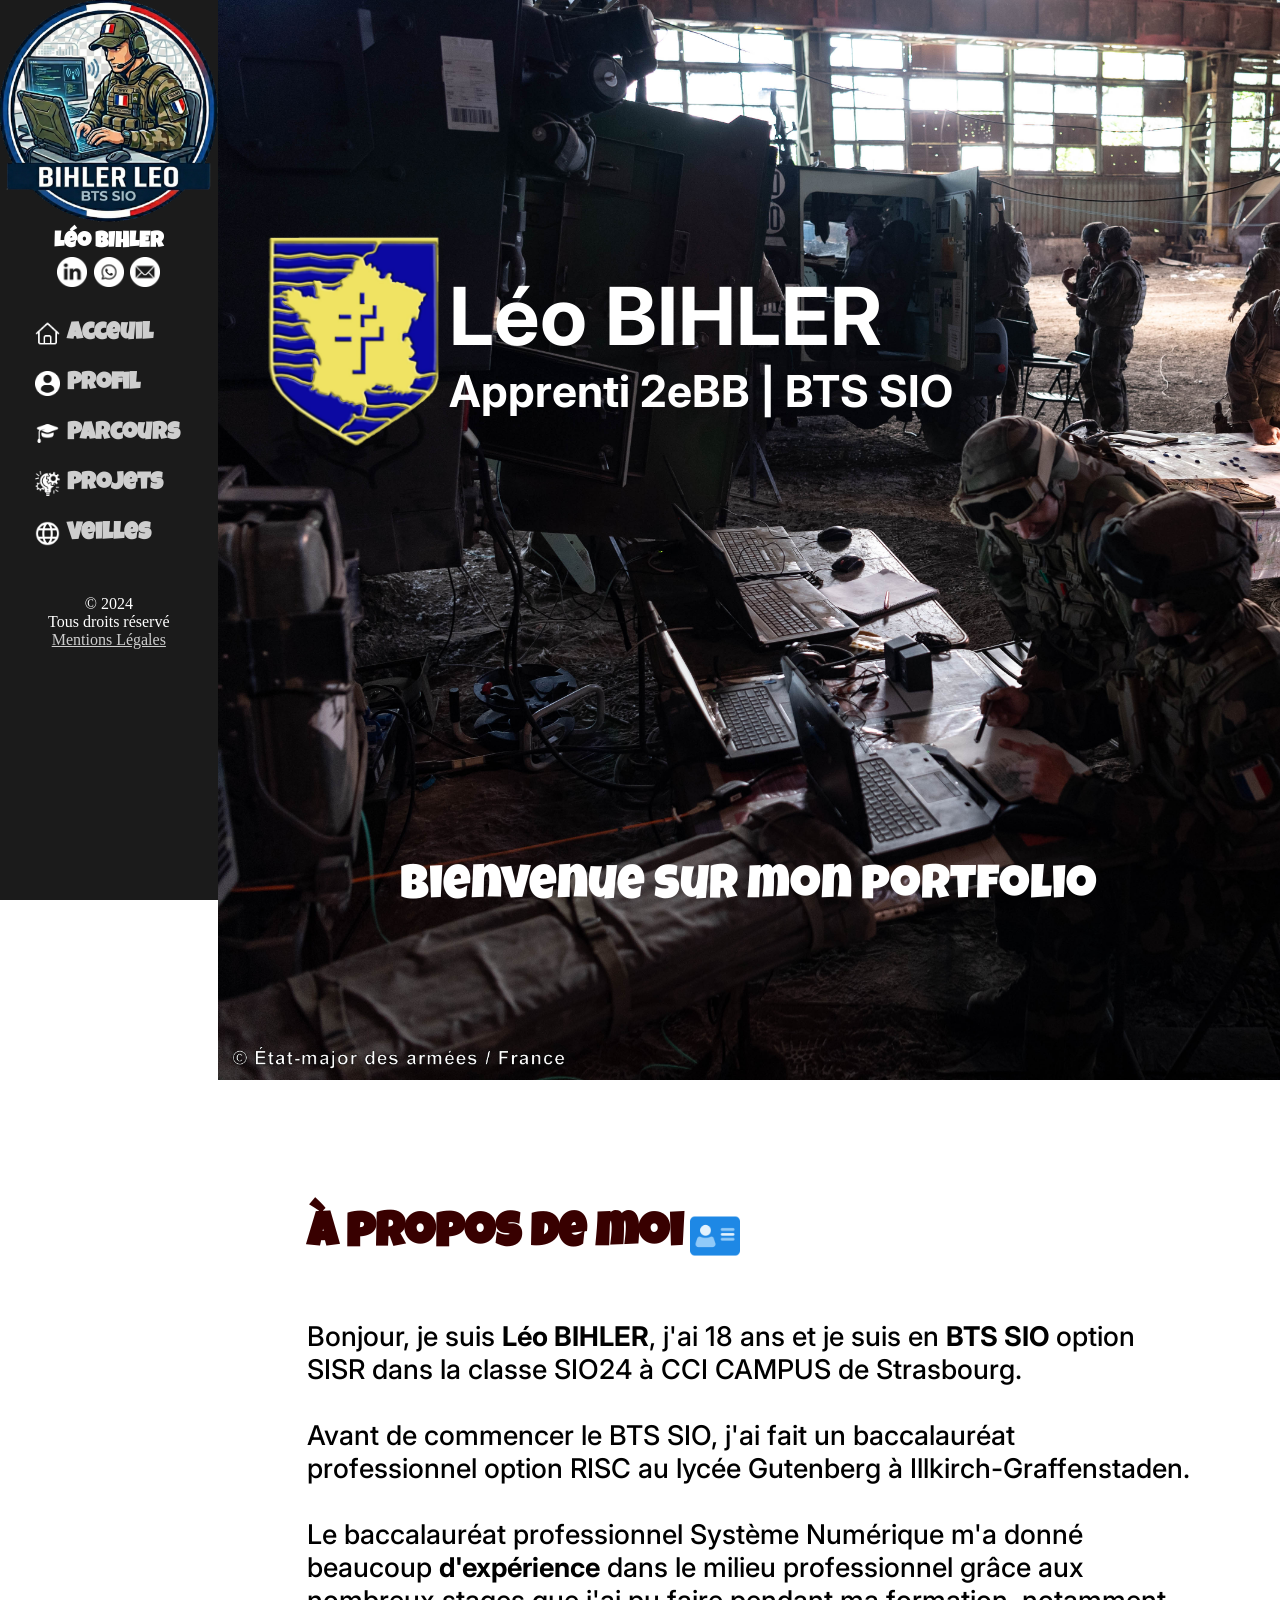
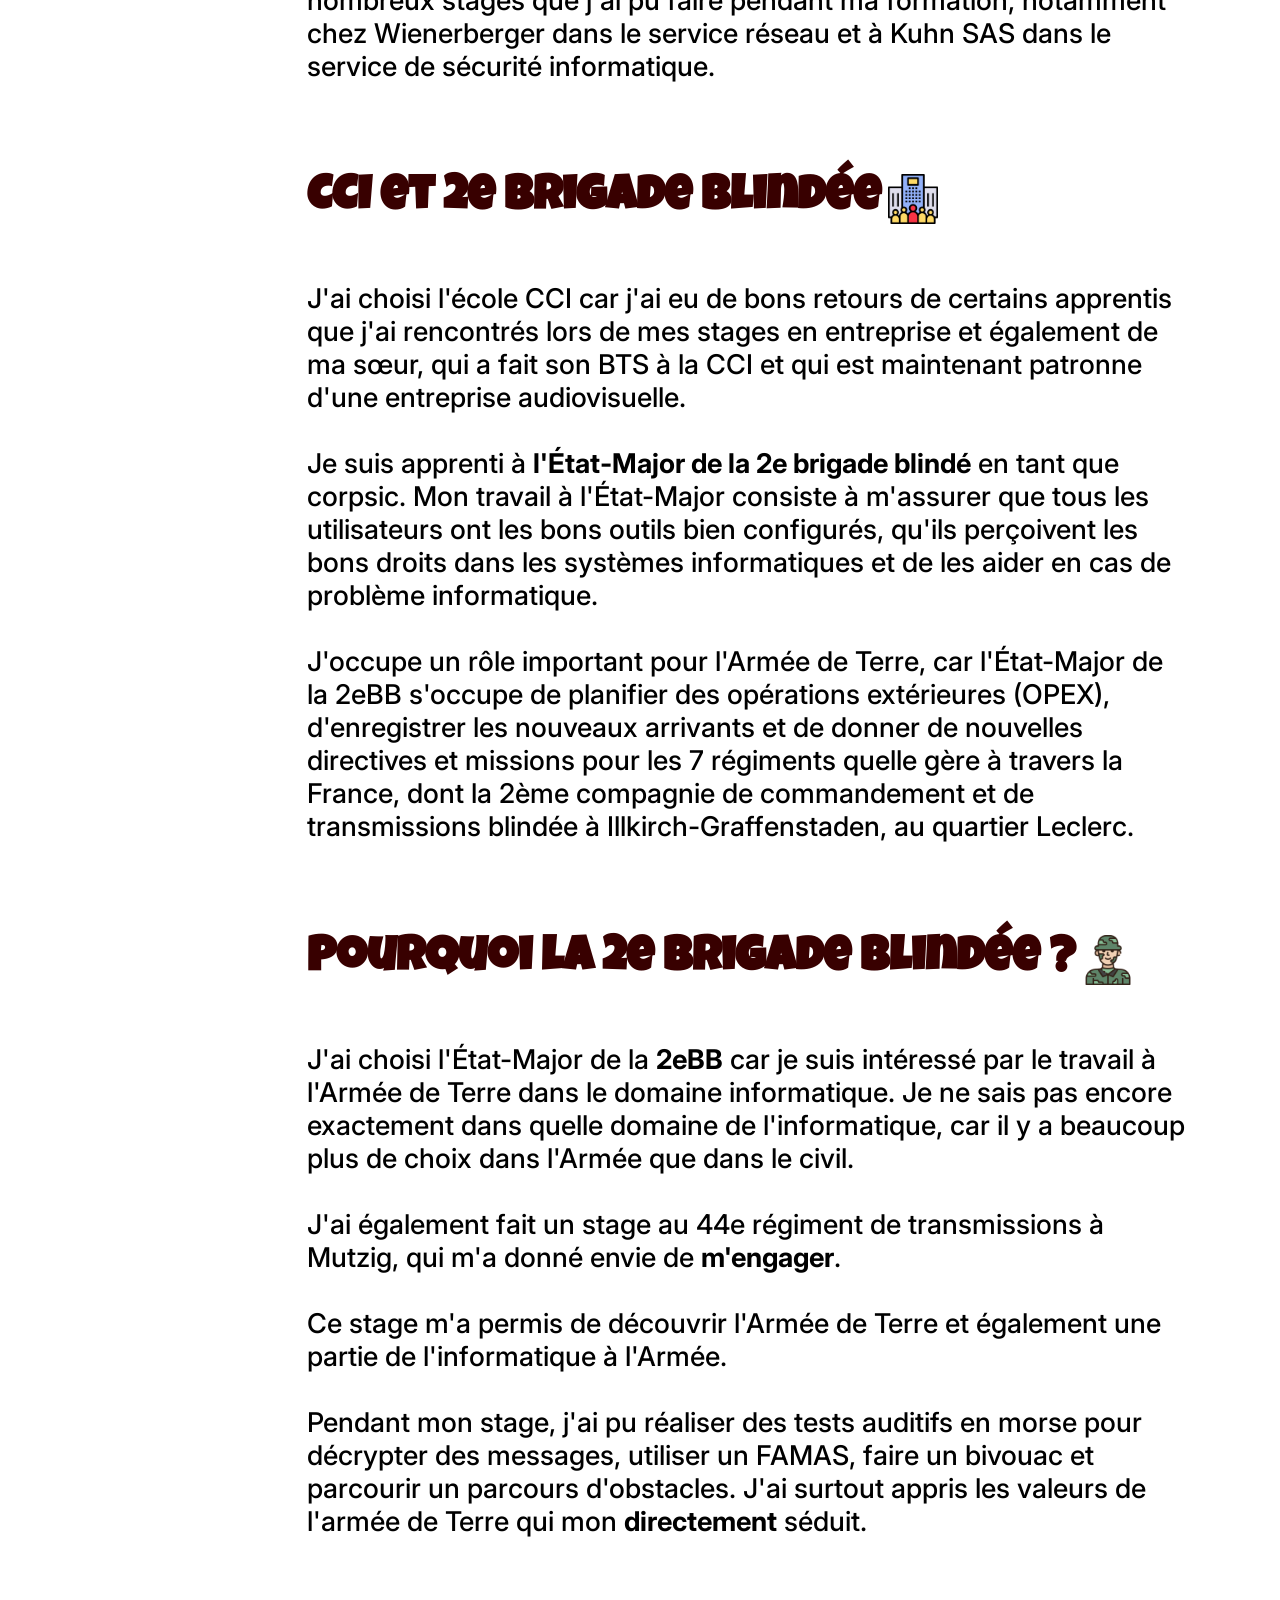
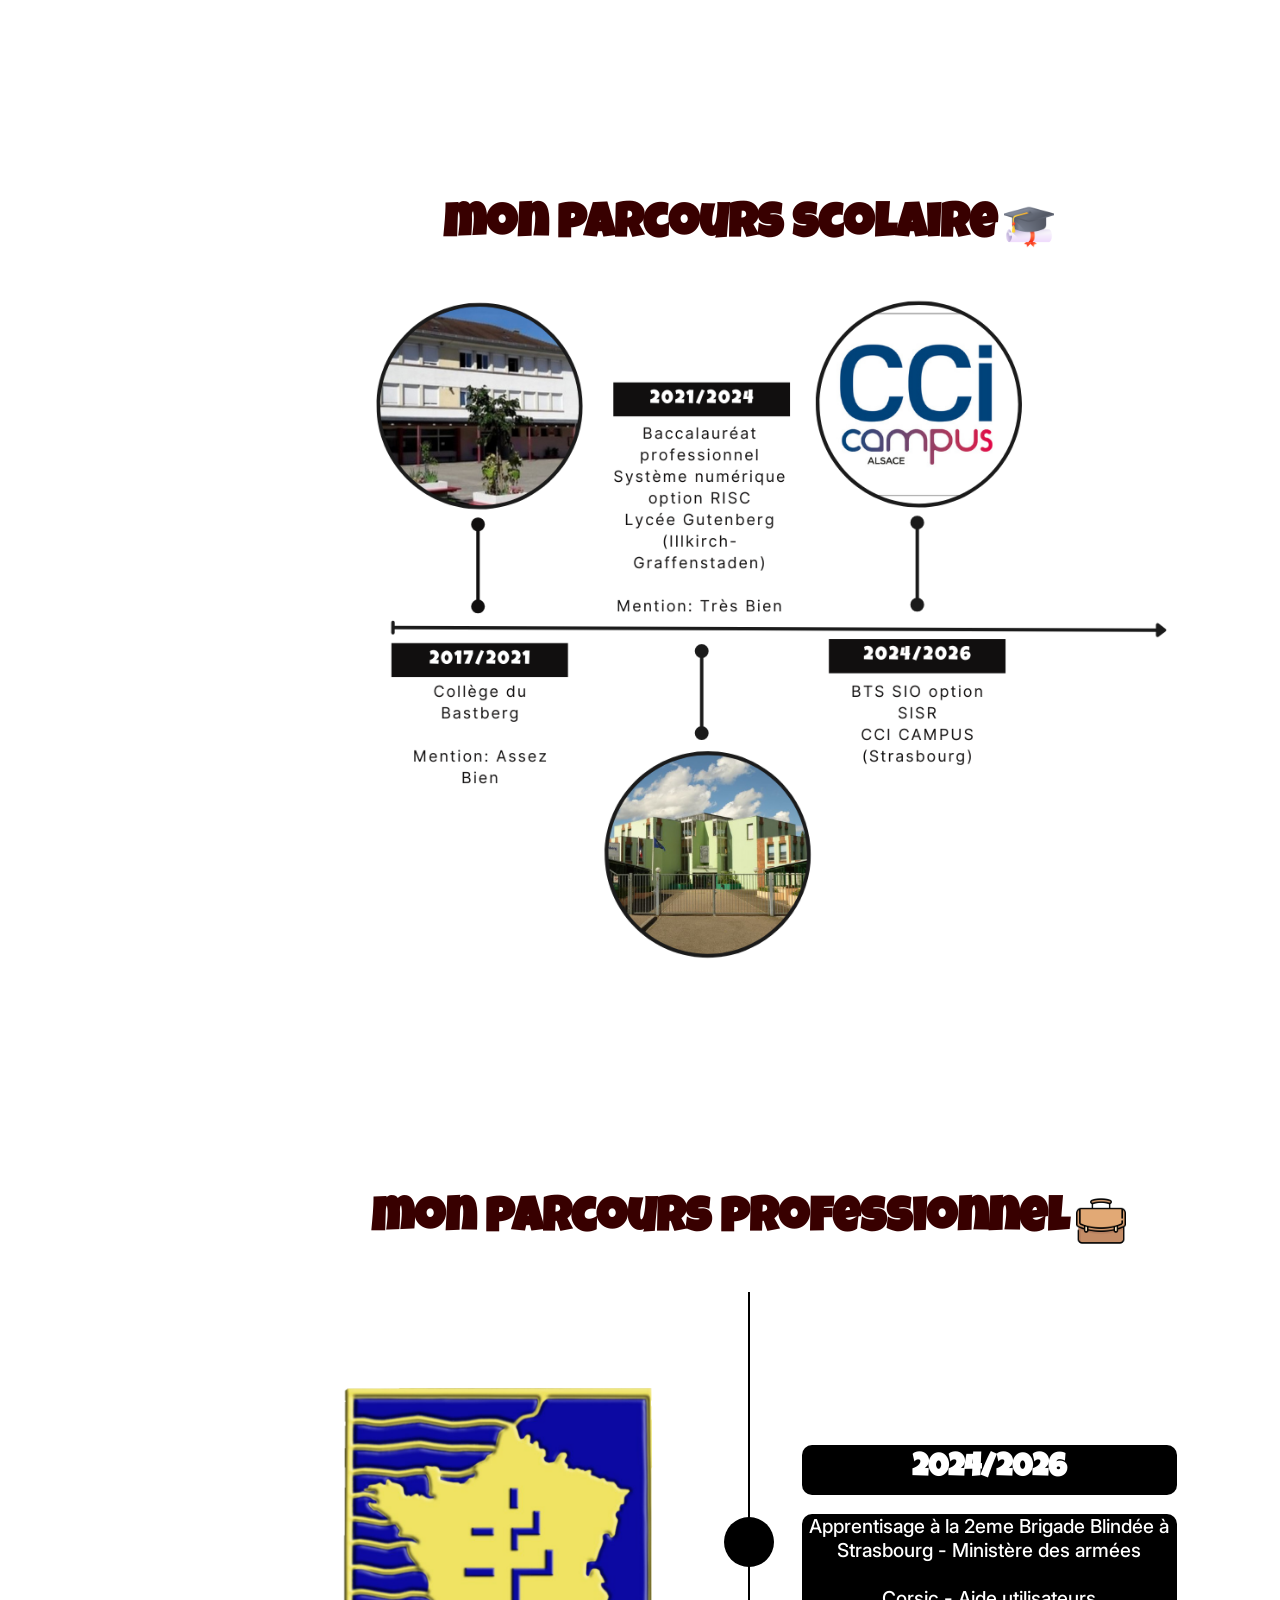
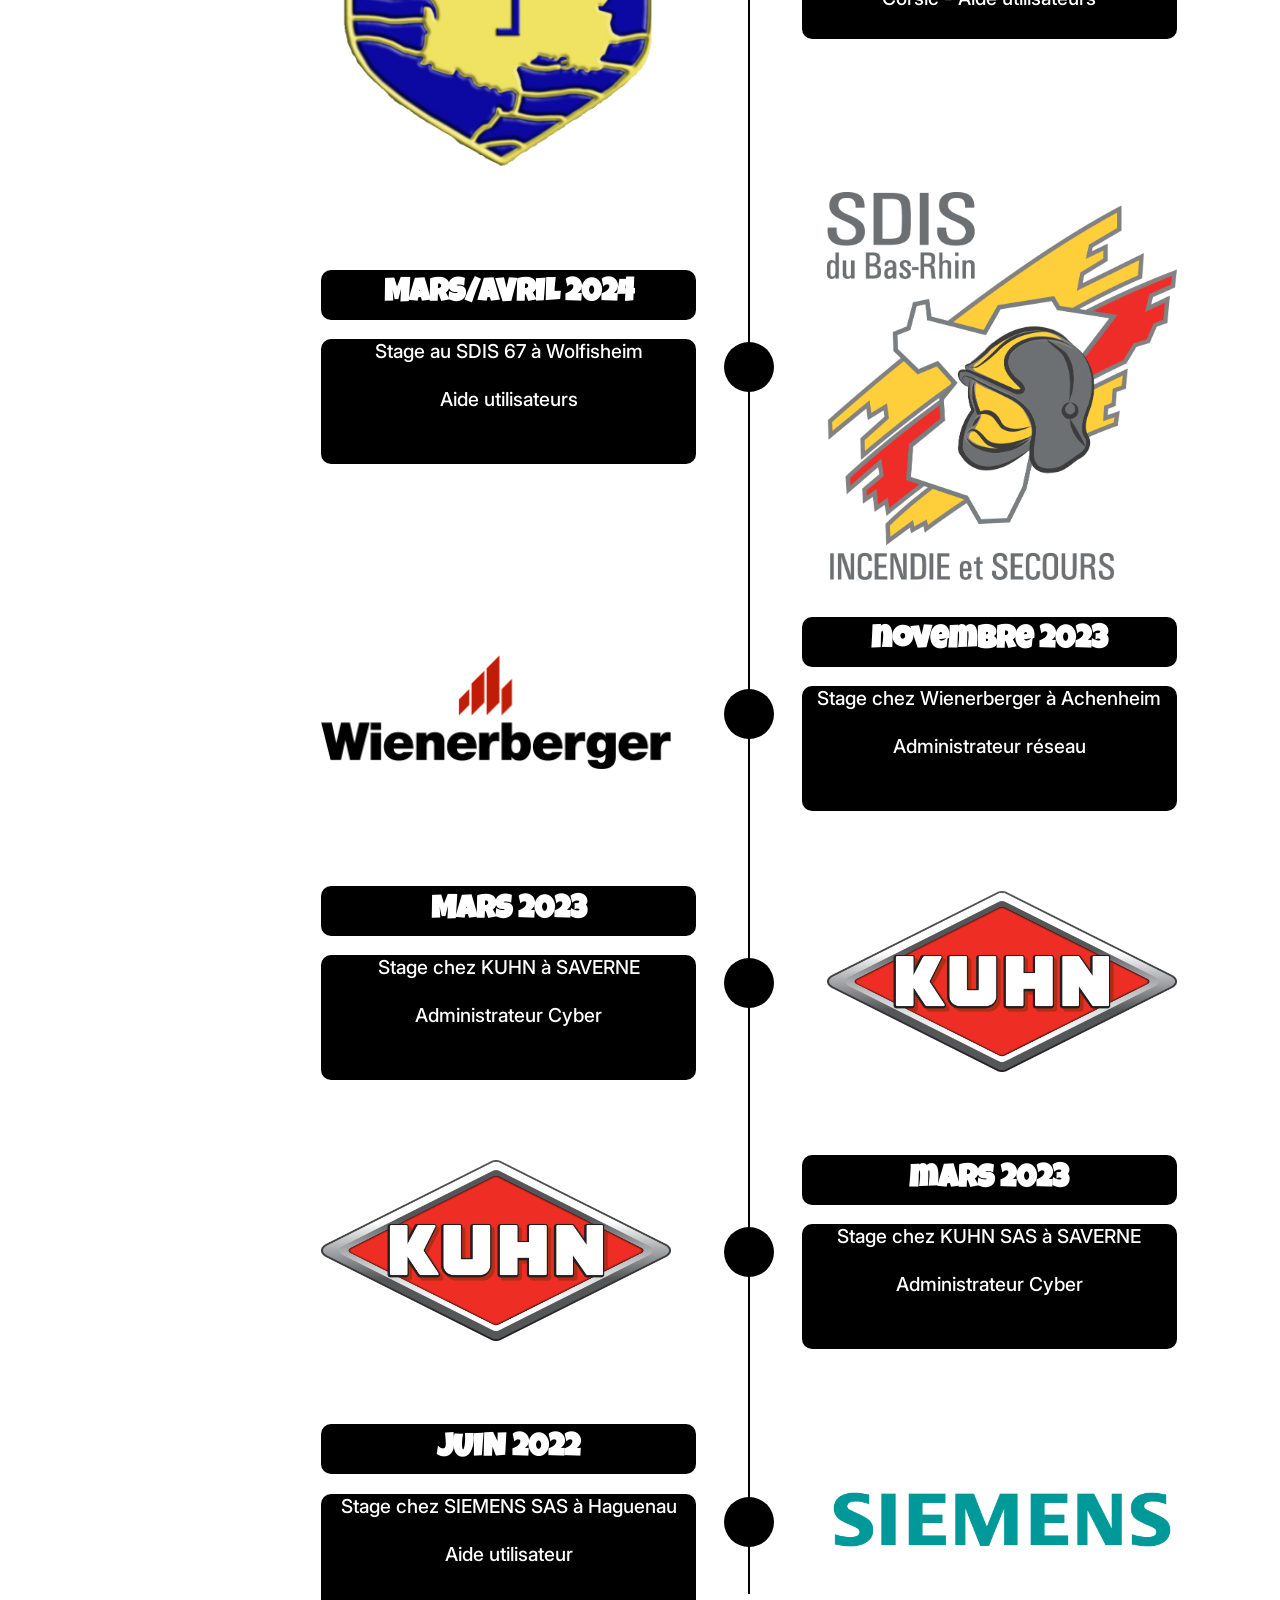
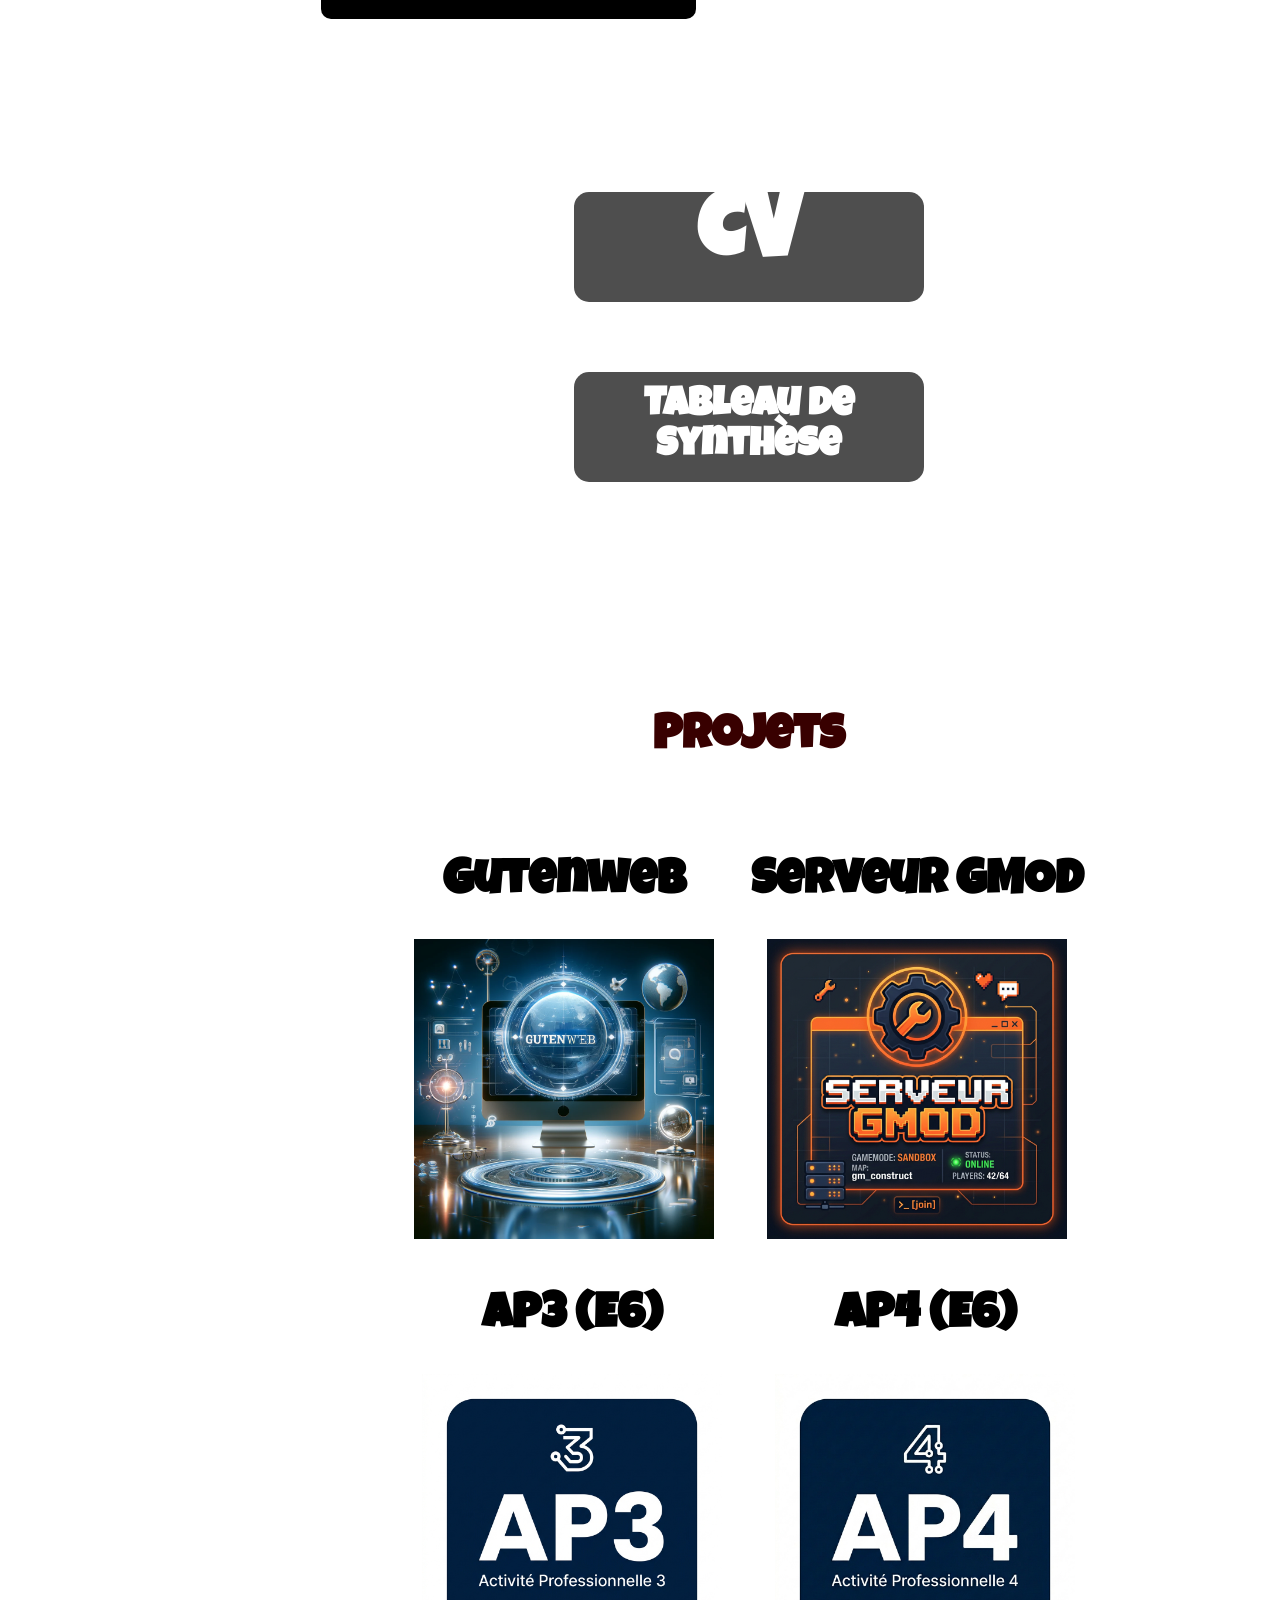
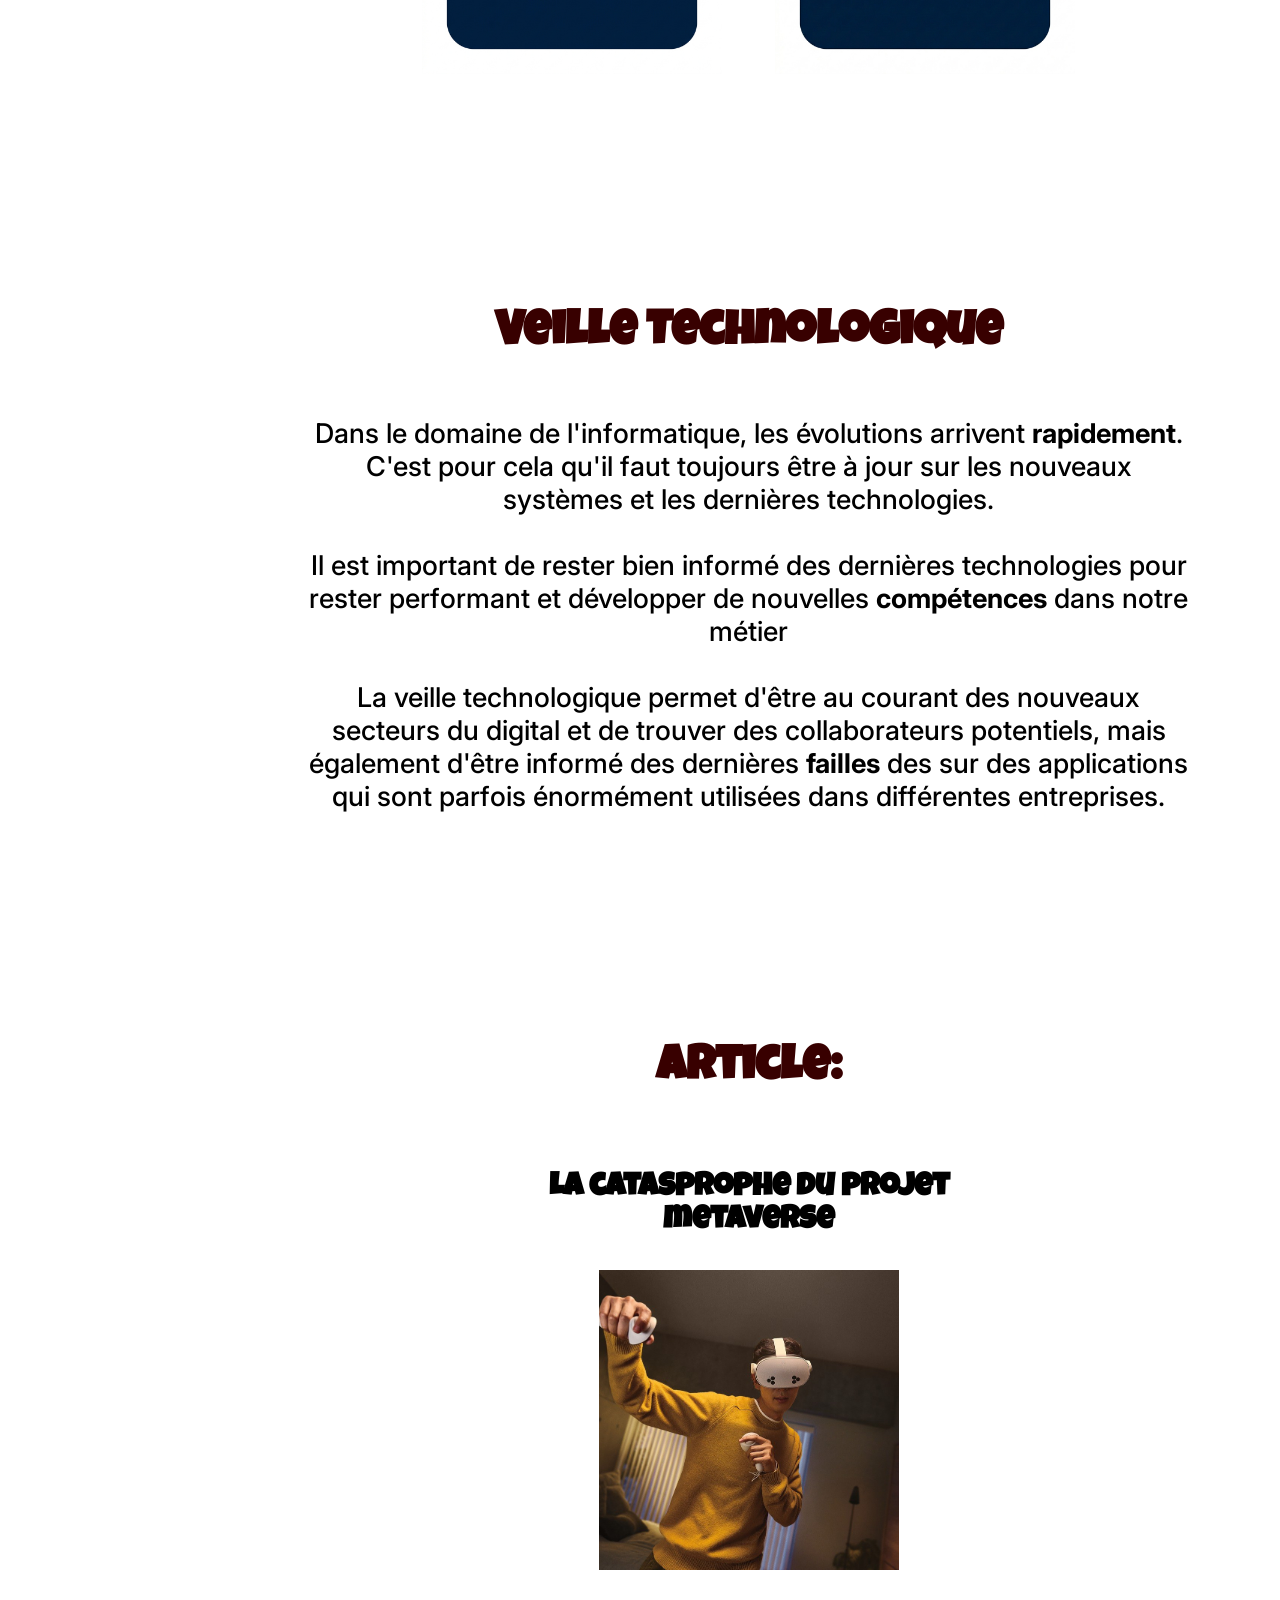
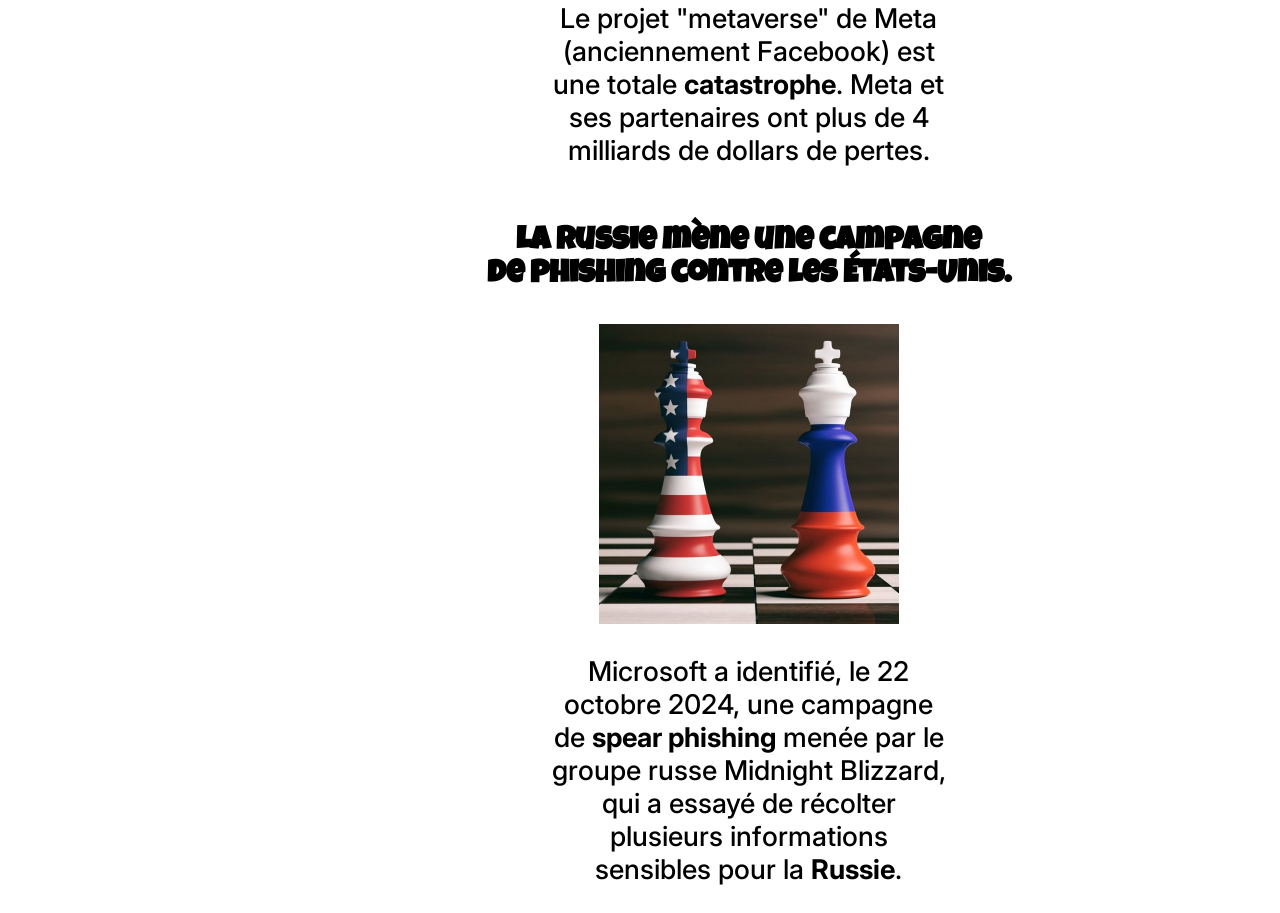
==== commit 0b346f4e: "Add files via upload" ====
--- a/index.html
+++ b/index.html
@@ -312,6 +312,10 @@
                         <h1>CV</h1>
                     </a>
 
+                    <a href="./assets/pdf/Tableau_de_synthese.pdf" target="_blank" id="bouton_tableau_synthese">
+                        <h1>Tableau de synthèse</h1>
+                    </a>
+
                 </div>
             </div>
 
@@ -348,7 +352,7 @@
 
                     <div>
                         <div class="titre_projet">
-                            <h1>AP3</h1>
+                            <h1>AP3 (E6)</h1>
                         </div>
 
                         <div>
@@ -359,7 +363,7 @@
 
                     <div>
                         <div class="titre_projet">
-                            <h1>AP4</h1>
+                            <h1>AP4 (E6)</h1>
                         </div>
 
                         <div>
--- a/assets/css/style.css
+++ b/assets/css/style.css
@@ -171,6 +171,29 @@
     margin-right: auto;
 }
 
+#bouton_tableau_synthese {
+    width: 350px;
+    height: 110px;
+    background-color: #4E4E4E;
+    border-radius: 15px;
+    display: flex;
+    text-decoration: none;
+    margin-top: 70px;
+    margin-left: auto;
+    margin-right: auto;
+}
+
+#bouton_tableau_synthese h1 {
+    color: white;
+    font-size: 2.5em;
+    margin: 0px;
+    margin-left: auto;
+    margin-right: auto;
+    align-self: center;
+    text-align: center;
+    padding: 0 10px;
+}
+
 /*PAGE PROJETS*/
 
 #box_projet {
@@ -592,7 +615,7 @@
 
 
     #page_projet {
-        margin-top: 200px;
+        margin-top: 80px;
 
     }
 
@@ -780,7 +803,8 @@
         margin-bottom: 50px;
     }
 
-    #box_boutons_ap3 {
+    #box_boutons_ap3,
+    #box_boutons_ap4 {
         display: flex;
         flex-direction: row;
         justify-content: center;
